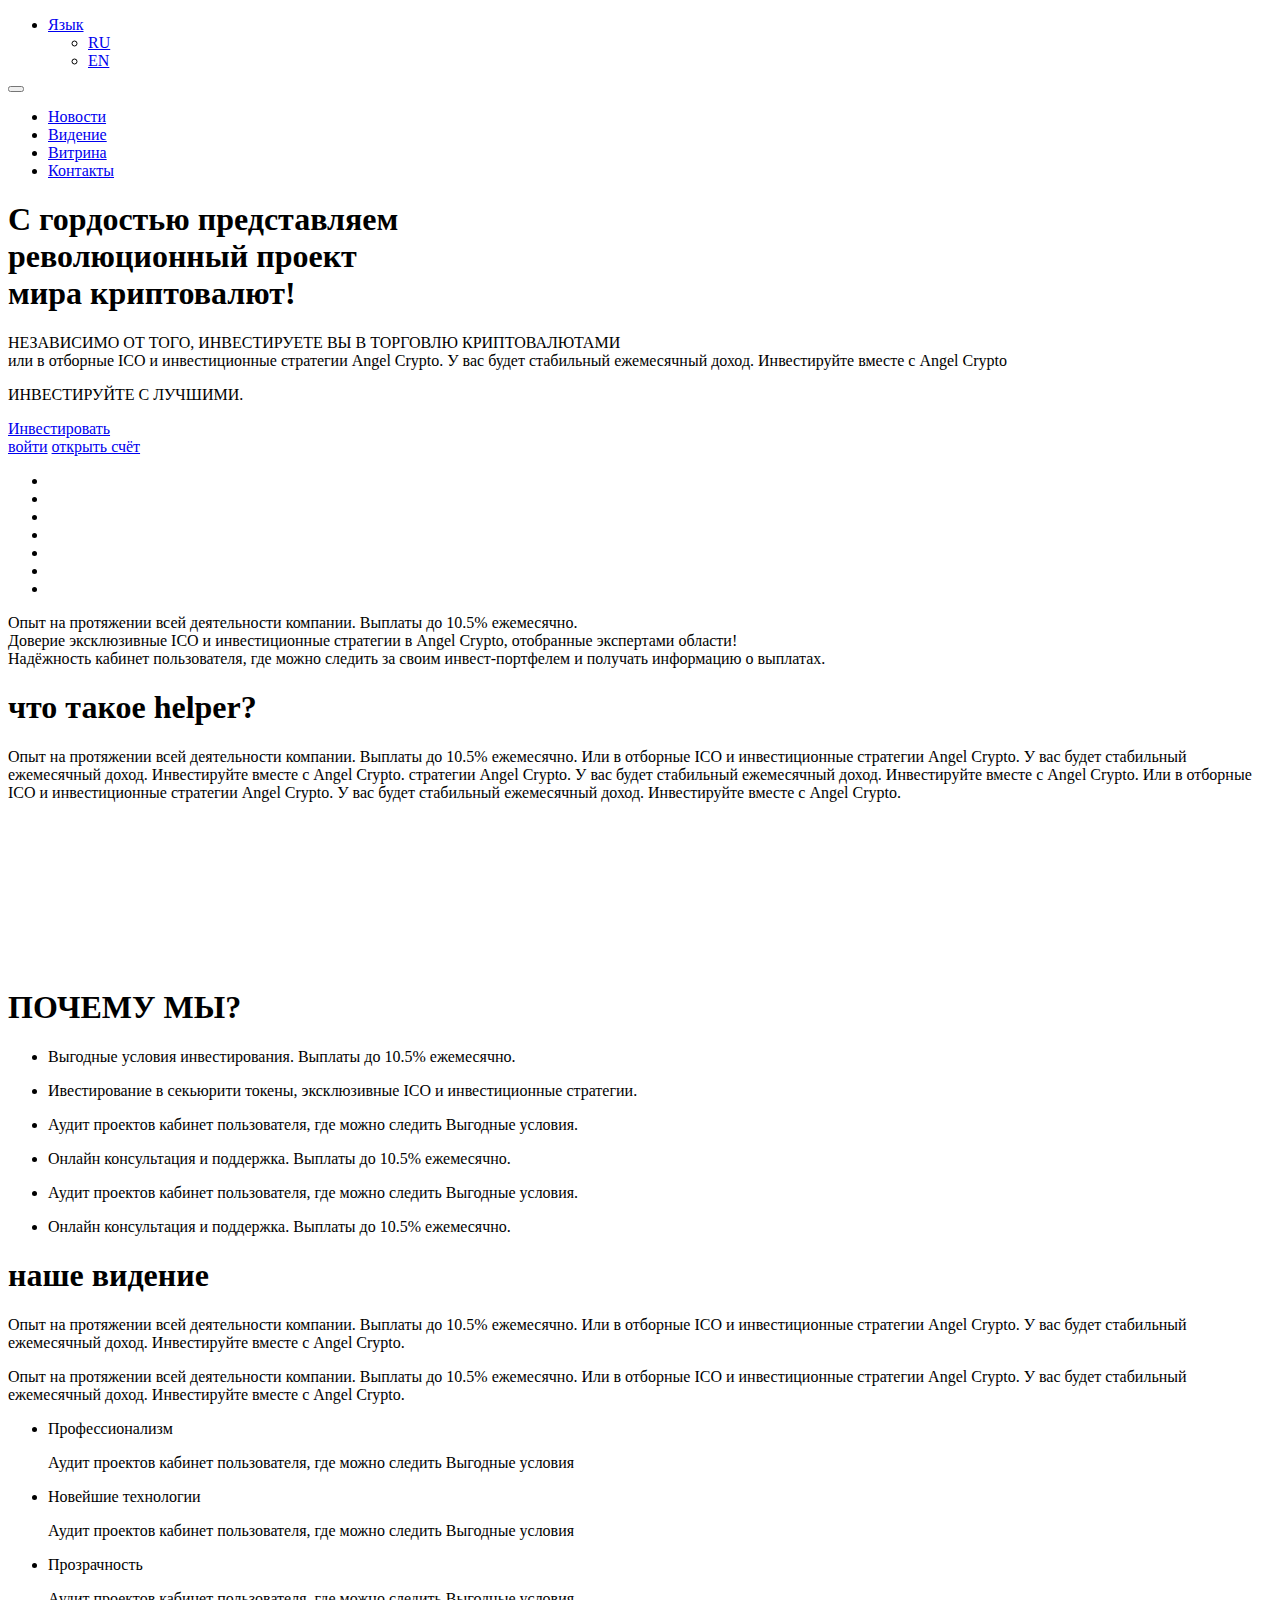
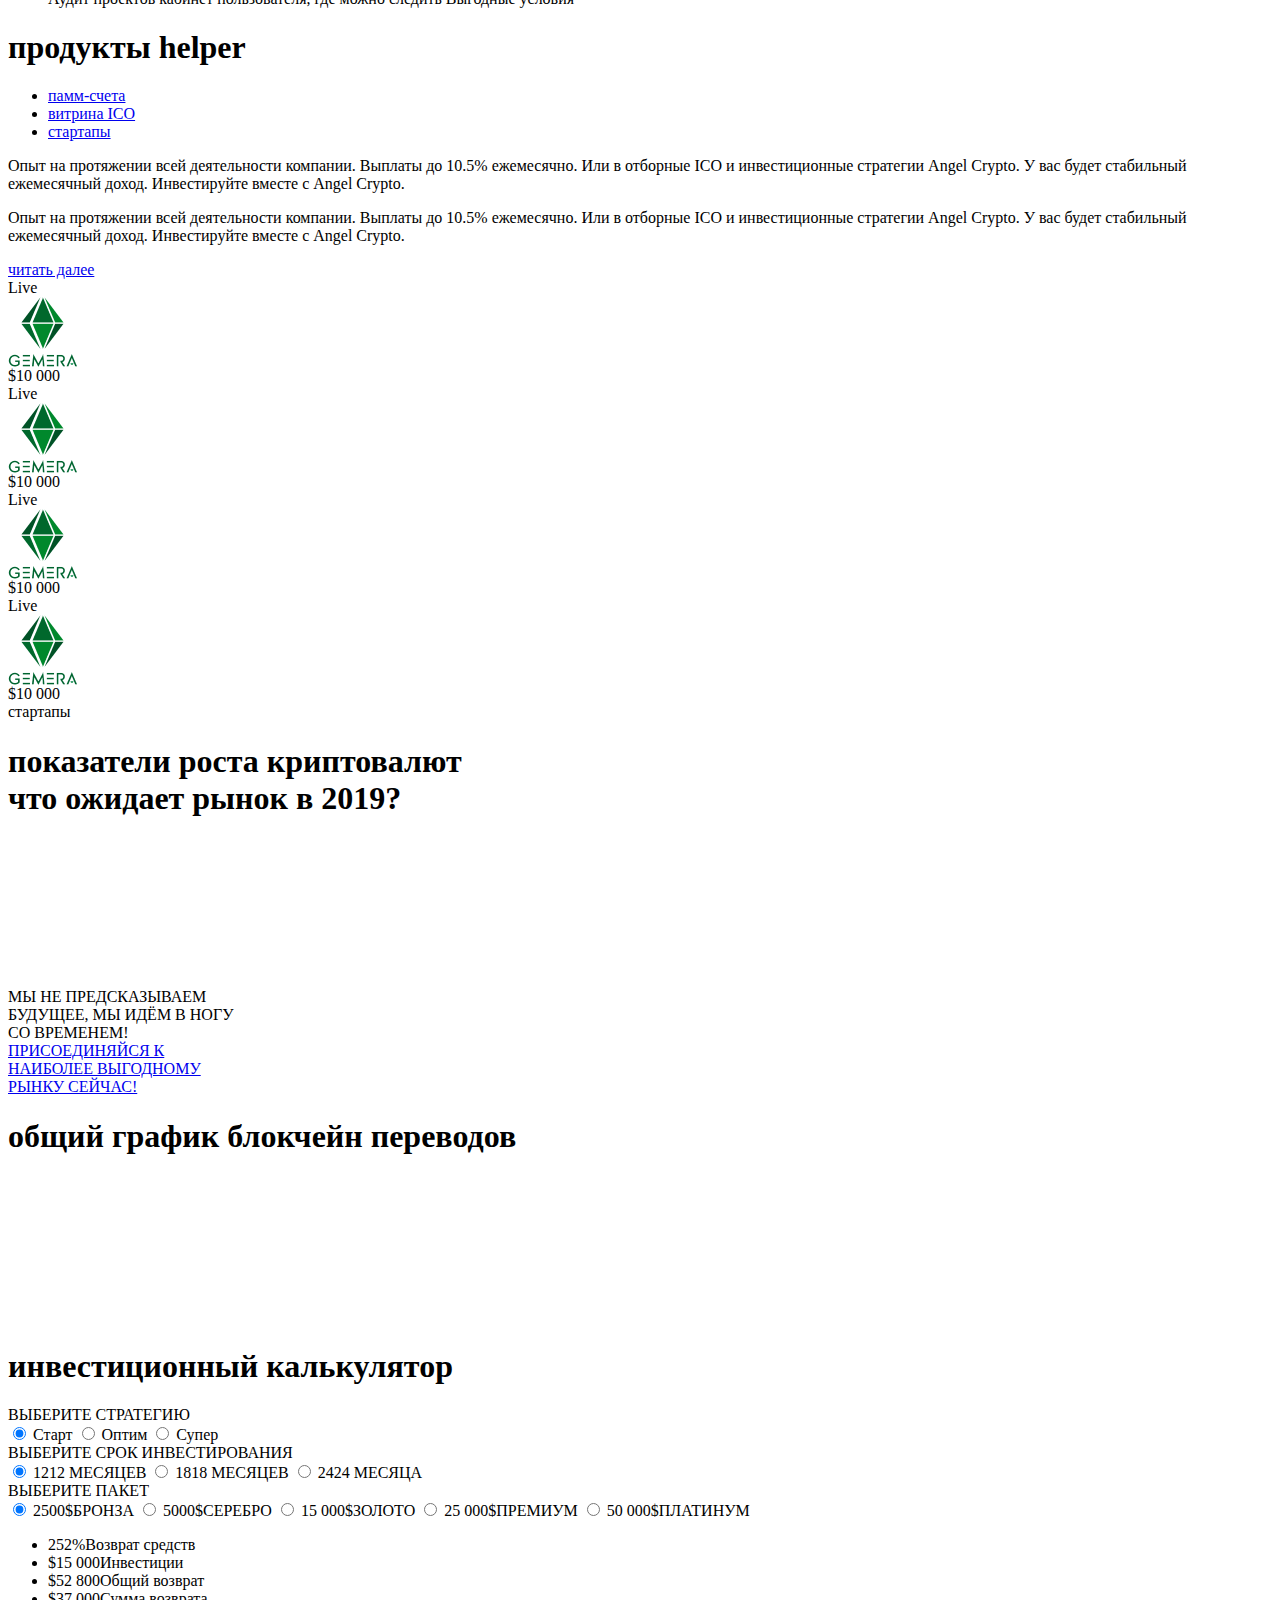
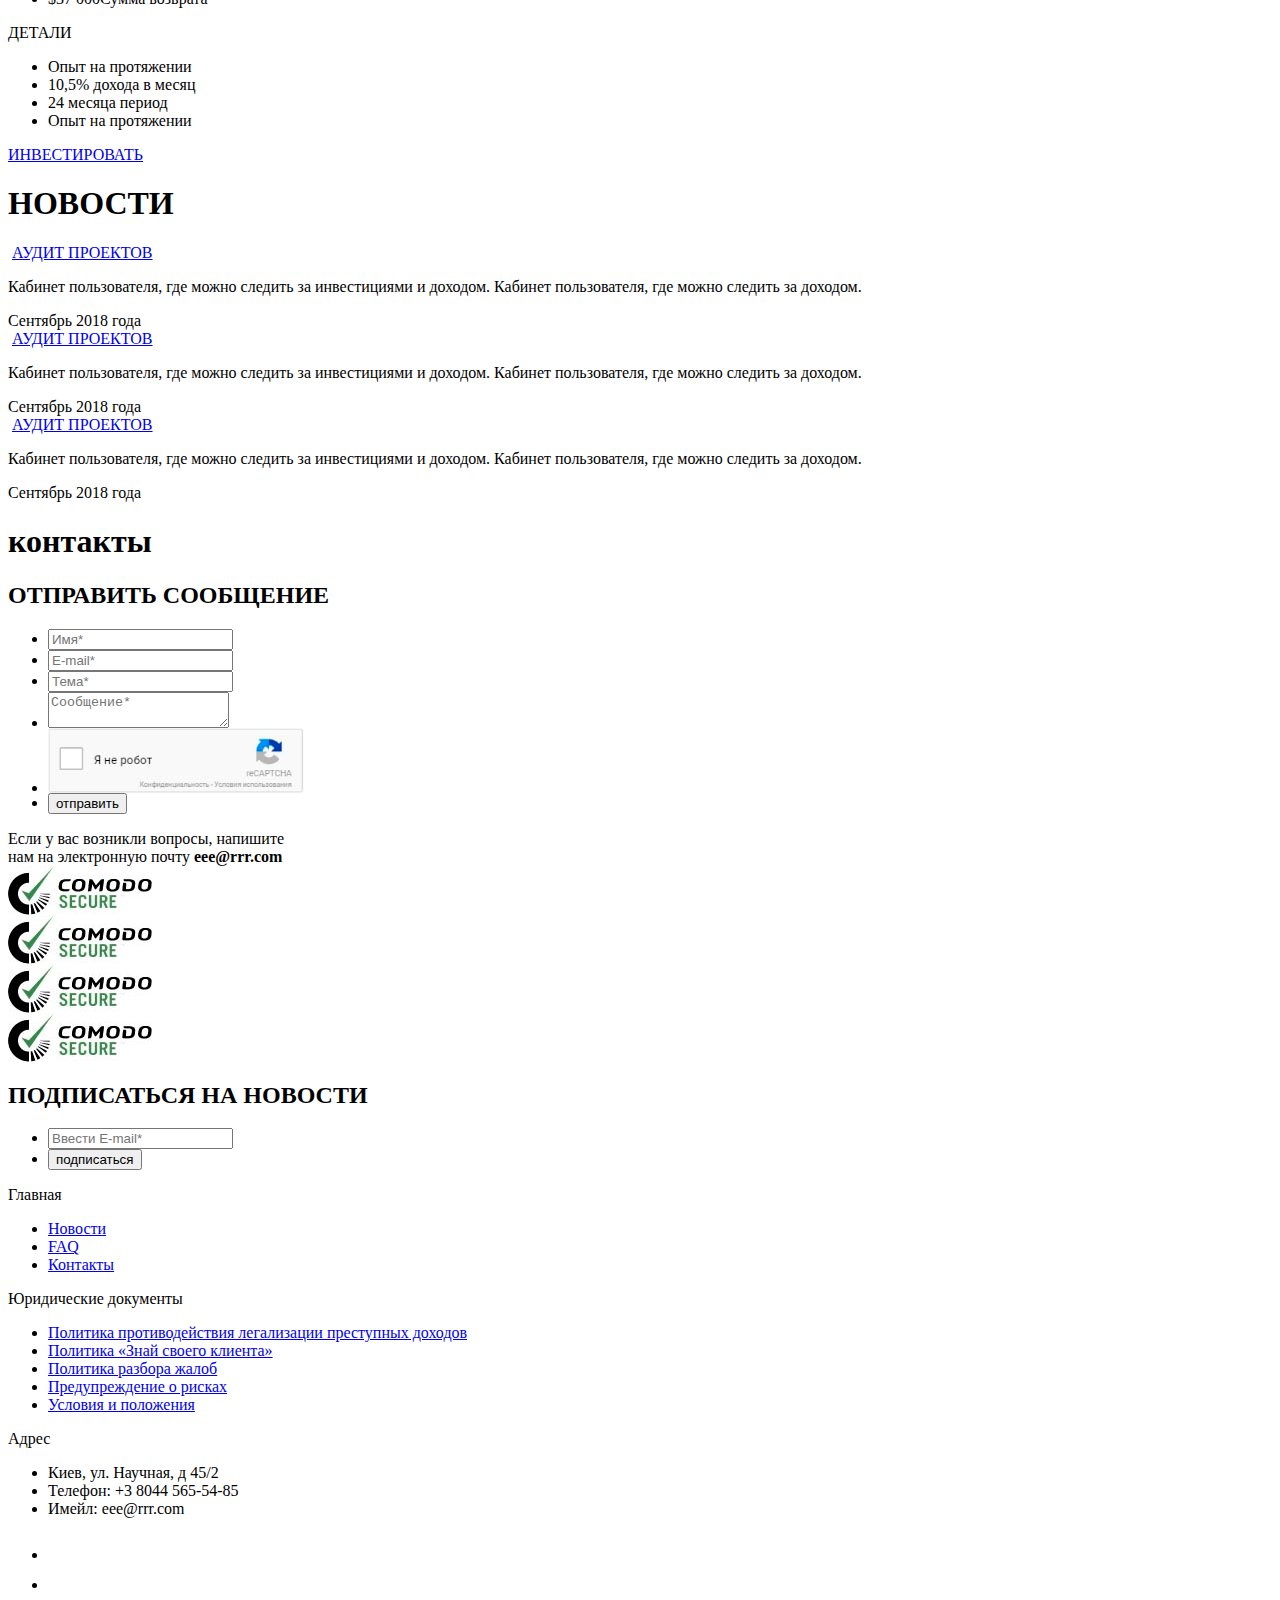
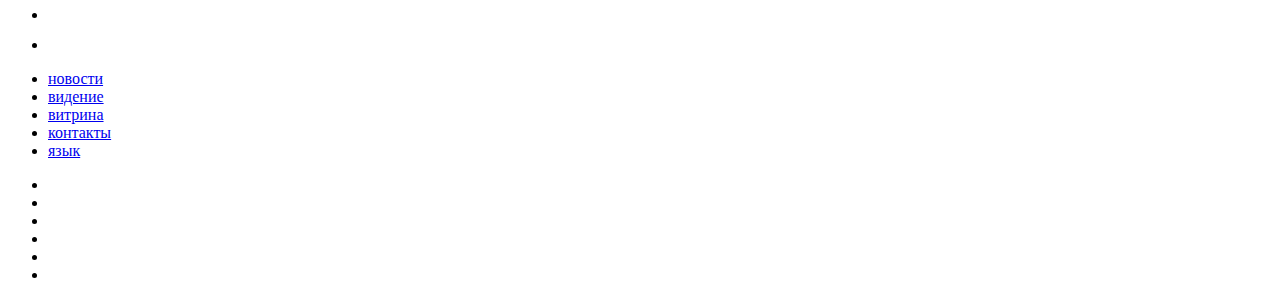
==== helper/index.html @ 039ab282 "Helper" ====
<!DOCTYPE html PUBLIC "-//W3C//DTD XHTML 1.0 Transitional//EN"
        "http://www.w3.org/TR/xhtml1/DTD/xhtml1-transitional.dtd">
<html xmlns="http://www.w3.org/1999/xhtml" lang="en-EN">

<head profile="http://gmpg.org/xfn/11">
    <meta http-equiv="Content-Type" content="text/html; charset=UTF-8" />
    <meta name="viewport" content="initial-scale=1, maximum-scale=1, user-scalable=no">

    <title>Helper</title>

    <!-- TODO: Uncomment to real site
    <link rel="canonical" href="http://helper.vrst" />
    <link rel='shortlink' href="http://helper.vrst" />
    <base href="http://helper.vrst" /> -->

    <link rel="shortcut icon" href="/favicon.ico" type="image/x-icon"/>

    <link rel="stylesheet" href="/css/bootstrap/bootstrap.css" type="text/css"/>
    <link rel="stylesheet" href="/css/bootstrap/bootstrap-theme.css" type="text/css"/>
    <link rel="stylesheet" href="/css/bootstrap/bootstrap-theme_min320.css" type="text/css"/>
    <link rel="stylesheet" href="/css/bootstrap/bootstrap-theme_min768.css" type="text/css"/>
    <link rel="stylesheet" href="/css/bootstrap/bootstrap-theme_min992.css" type="text/css"/>
    <link rel="stylesheet" href="/css/bootstrap/bootstrap-theme_min1200.css" type="text/css"/>
    <link rel="stylesheet" href="/css/style.css" type="text/css"/>
    <link rel="stylesheet" href="/css/animate.css" type="text/css"/>
    <link rel="stylesheet" href="/css/owl.carousel.min.css" type="text/css"/>

    <script type='text/javascript' src='/js/jquery-3.0.0.min.js'></script>
    <script type='text/javascript' src='/js/bootstrap/bootstrap.min.js'></script>
    <script type='text/javascript' src='/js/wow.min.js'></script>
    <script type='text/javascript' src='/js/owl.carousel.min.js'></script>
    <script type='text/javascript' src='/js/common.js'></script>

    <script>
        new WOW().init();
    </script>
</head>

<body>
    <div class="page-content">
        <div class="header">
            <div class="container">
                <a href="#" class="logo"></a>

                <ul class="lang-swich">
                    <li class="dropdown">
                        <a href="#" class="dropdown-toggle" data-toggle="dropdown">Язык</a>
                        <span class="caret"></span>
                        <ul class="dropdown-menu">
                            <li><a href="#">RU</a></li>
                            <li><a href="#">EN</a></li>
                        </ul>
                    </li>

                </ul>

                <nav class="navbar" role="navigation">
                    <div class="navbar-header">
                        <button type="button" class="navbar-toggle collapsed" data-toggle="collapse" data-target="#navbar-collapse-1">
                            <span class="icon-bar"></span>
                            <span class="icon-bar"></span>
                            <span class="icon-bar"></span>
                        </button>
                    </div>

                    <div id="navbar-collapse-1" class="header-menu collapse navbar-collapse">
                        <ul id="menu-main-ua" class="nav navbar-nav">
                            <li class="active"><a href="/">Новости</a></li>
                            <li><a href="/pro-nas">Видение</a></li>
                            <li><a href="/tsili">Витрина</a></li>
                            <li><a href="/news">Контакты</a></li>
                        </ul>
                    </div><!-- .header-menu -->
                </nav>
            </div>
        </div><!-- .header -->

        <div class="block-1 block">
            <div class="container">
                <h1>С гордостью представляем<br>
                    революционный проект<br>
                    мира криптовалют!</h1>
                <div class="description">
                    <p>НЕЗАВИСИМО ОТ ТОГО, ИНВЕСТИРУЕТЕ ВЫ В ТОРГОВЛЮ КРИПТОВАЛЮТАМИ<br>
                        или в отборные ICO и инвестиционные стратегии Angel Crypto. У вас будет стабильный ежемесячный доход. Инвестируйте вместе с Angel Crypto</p>
                    <p>ИНВЕСТИРУЙТЕ С ЛУЧШИМИ.</p>
                </div>

                <a href="#" class="btn btn-big btn-white">Инвестировать</a>

                <div class="combo-btn btn btn-white">
                    <a href="#" class="sign-in">войти</a>
                    <a href="#" class="open-acc">открыть счёт</a>
                </div>

                <ul class="social">
                    <li><a href="#" class="soc-fb"></a></li>
                    <li><a href="#" class="soc-bc"></a></li>
                    <li><a href="#" class="soc-gp"></a></li>
                    <li><a href="#" class="soc-in"></a></li>
                    <li><a href="#" class="soc-tw"></a></li>
                    <li><a href="#" class="soc-22"></a></li>
                    <li><a href="#" class="soc-ln"></a></li>
                </ul>
            </div>
        </div>

        <div class="block-2">
            <div class="container"><div class="row">
                <div class="clearfix block">
                    <div class="col-xs-12 col-sm-4"><div class="advantages wow zoomIn" data-wow-delay="0s">Опыт на протяжении всей деятельности компании. Выплаты до 10.5% ежемесячно.</div></div>
                    <div class="col-xs-12 col-sm-4"><div class="advantages wow zoomIn" data-wow-delay="0s">Доверие эксклюзивные ICO и инвестиционные стратегии в Angel Crypto, отобранные экспертами области!</div></div>
                    <div class="col-xs-12 col-sm-4"><div class="advantages wow zoomIn" data-wow-delay="0s">Надёжность кабинет пользователя, где можно следить за своим инвест-портфелем и получать информацию о выплатах.</div></div>
                </div>

                <h1 class="blue">что такое helper?</h1>

                <div class="col-xs-12 col-md-6 text">
                    <p>Опыт на протяжении всей деятельности компании. Выплаты
                    до 10.5% ежемесячно. Или в отборные ICO и инвестиционные
                    стратегии Angel Crypto. У вас будет стабильный ежемесячный
                    доход. Инвестируйте вместе с Angel Crypto.
                    стратегии Angel Crypto. У вас будет стабильный ежемесячный
                    доход. Инвестируйте вместе с Angel Crypto. Или в отборные
                    ICO и инвестиционные стратегии Angel Crypto. У вас будет
                    стабильный ежемесячный доход. Инвестируйте вместе с
                    Angel Crypto.</p>
                </div>

                <div class="col-xs-12 col-md-6">
                    <div class="video">
                        <iframe width="100%" height="auto" src="https://www.youtube.com/embed/uvP7Ca163F8" frameborder="0" allow="accelerometer; autoplay; encrypted-media; gyroscope; picture-in-picture" allowfullscreen></iframe>
                    </div>
                </div>
            </div></div>
        </div>

        <div class="block-3 block">
            <div class="fly-dash-wrap"><div class="fly-dash"></div></div>
            <h1 class="blue">ПОЧЕМУ МЫ?</h1>

            <div class="container"><div class="row">
                <ul>
                    <li class="col-xs-12 col-sm-6 wow slideInUp" data-wow-delay="0s"><div class="shadow-block"><p>Выгодные условия инвестирования. Выплаты до 10.5% ежемесячно.</p></div></li>
                    <li class="col-xs-12 col-sm-6 wow slideInUp" data-wow-delay="0s"><div class="shadow-block"><p>Ивестирование в секьюрити токены, эксклюзивные ICO  и инвестиционные стратегии.</p></div></li>
                    <li class="col-xs-12 col-sm-6 wow slideInUp" data-wow-delay="0s"><div class="shadow-block"><p>Аудит проектов кабинет пользователя, где можно следить Выгодные условия.</p></div></li>
                    <li class="col-xs-12 col-sm-6 wow slideInUp" data-wow-delay="0s"><div class="shadow-block"><p>Онлайн консультация и поддержка. Выплаты до 10.5% ежемесячно.</p></div></li>
                    <li class="col-xs-12 col-sm-6 wow slideInUp" data-wow-delay="0s"><div class="shadow-block"><p>Аудит проектов кабинет пользователя, где можно следить Выгодные условия.</p></div></li>
                    <li class="col-xs-12 col-sm-6 wow slideInUp" data-wow-delay="0s"><div class="shadow-block"><p>Онлайн консультация и поддержка. Выплаты до 10.5% ежемесячно.</p></div></li>
                </ul>
            </div></div>
        </div>

        <div class="block-4 block">
            <div class="fly-dash-wrap"><div class="fly-dash"></div></div>
            <h1 class="blue">наше видение</h1>

            <div class="container"><div class="row">
                <div class="col-xs-12">
                    <p>Опыт на протяжении всей деятельности компании. Выплаты до 10.5% ежемесячно. Или в отборные ICO и инвестиционные стратегии Angel Crypto. У вас будет стабильный ежемесячный доход. Инвестируйте вместе с Angel Crypto.</p>
                    <p>Опыт на протяжении всей деятельности компании. Выплаты до 10.5% ежемесячно. Или в отборные ICO и инвестиционные стратегии Angel Crypto. У вас будет стабильный ежемесячный доход. Инвестируйте вместе с Angel Crypto.</p>
                </div>

                <ul>
                    <li class="col-xs-12 col-sm-4 wow zoomIn" data-wow-delay="0s">
                        <div class="title">Профессионализм</div>
                        <p>Аудит проектов кабинет пользователя, где можно следить Выгодные условия</p>
                    </li>
                    <li class="col-xs-12 col-sm-4 wow zoomIn" data-wow-delay="0s">
                        <div class="title">Новейшие технологии</div>
                        <p>Аудит проектов кабинет пользователя, где можно следить Выгодные условия</p>
                    </li>
                    <li class="col-xs-12 col-sm-4 wow zoomIn" data-wow-delay="0s">
                        <div class="title">Прозрачность</div>
                        <p>Аудит проектов кабинет пользователя, где можно следить Выгодные условия</p>
                    </li>
                </ul>
            </div></div>
        </div>

        <div class="block-5 block">
            <h1 class="white">продукты helper</h1>

            <div class="container"><div class="row">
                <!-- Навигация -->
                <ul class="nav nav-tabs" role="tablist">
                    <li class="active"><a href="#pamm" aria-controls="pamm" role="tab" data-toggle="tab">памм-счета</a></li>
                    <li><a href="#ico" aria-controls="ico" role="tab" data-toggle="tab">витрина ICO</a></li>
                    <li><a href="#startup" aria-controls="startup" role="tab" data-toggle="tab">стартапы</a></li>
                </ul>
                <!-- Содержимое вкладок -->
                <div class="tab-content">
                    <div role="tabpanel" class="tab-pane active" id="pamm">
                        <div class="col-xs-12 col-sm-8">
                            <p>Опыт на протяжении всей деятельности компании.
                                Выплаты до 10.5% ежемесячно. Или в отборные
                                ICO и инвестиционные стратегии Angel Crypto.
                                У вас будет стабильный ежемесячный доход.
                                Инвестируйте вместе с Angel Crypto.</p>
                            <p>Опыт на протяжении всей деятельности компании.
                                Выплаты до 10.5% ежемесячно. Или в отборные
                                ICO и инвестиционные стратегии Angel Crypto.
                                У вас будет стабильный ежемесячный доход.
                                Инвестируйте вместе с Angel Crypto.</p>

                        </div>
                        <div class="col-xs-12 col-sm-4 text-center"><img src="/images/upload/pamm.jpg" alt=""/></div>
                        <div class="clearfix"></div>
                        <div class="col-xs-12"><a href="#" class="btn btn-red">читать далее</a></div>
                    </div>
                    <div role="tabpanel" class="tab-pane" id="ico">
                        <div id="slider_ico" class="owl-carousel owl-theme">
                            <div class="item ico-block shadow-block-light">
                                <div class="live-marker">Live</div>
                                <img src="images/upload/ico-logo.png" alt="" class="ico-logo" />
                                <div class="loader-label">$10 000</div>
                                <div class="loader"><div class="level" style="width: 15%;"></div></div>
                                <a href="#" class="ico-link" target="_blank"></a>
                            </div>
                            <div class="item ico-block shadow-block-light">
                                <div class="live-marker">Live</div>
                                <img src="images/upload/ico-logo.png" alt="" class="ico-logo" />
                                <div class="loader-label">$10 000</div>
                                <div class="loader"><div class="level" style="width: 15%;"></div></div>
                                <a href="#" class="ico-link" target="_blank"></a>
                            </div>
                            <div class="item ico-block shadow-block-light">
                                <div class="live-marker">Live</div>
                                <img src="images/upload/ico-logo.png" alt="" class="ico-logo" />
                                <div class="loader-label">$10 000</div>
                                <div class="loader"><div class="level" style="width: 15%;"></div></div>
                                <a href="#" class="ico-link" target="_blank"></a>
                            </div>
                            <div class="item ico-block shadow-block-light">
                                <div class="live-marker">Live</div>
                                <img src="images/upload/ico-logo.png" alt="" class="ico-logo" />
                                <div class="loader-label">$10 000</div>
                                <div class="loader"><div class="level" style="width: 15%;"></div></div>
                                <a href="#" class="ico-link" target="_blank"></a>
                            </div>
                        </div>
                    </div>
                    <div role="tabpanel" class="tab-pane" id="startup">
                        <div class="col-xs-12 col-sm-8">
                            стартапы
                        </div>
                    </div>
                </div>
            </div></div>
        </div>

        <!-- //TODO: Graphics Block-6 -->
        <div class="block-6 block">
            <h1 class="blue">показатели роста криптовалют<br>
                что ожидает рынок в 2019?</h1>
            <div class="container"><div class="row">
                <div class="col-xs-12 col-lg-7">
                    <div class="graph1">
                        <iframe data-src="graphs/graph1/index.html" width="100%" height="100%" frameborder="0"></iframe>
                    </div>
                </div>
                <div class="col-xs-12 col-lg-5">
                    <div class="motivation">
                        МЫ НЕ ПРЕДСКАЗЫВАЕМ<br>БУДУЩЕЕ, МЫ ИДЁМ В НОГУ<br>СО ВРЕМЕНЕМ!
                        <div class="fly-dash"></div>
                    </div>
                    <a href="#" class="btn btn-blue">ПРИСОЕДИНЯЙСЯ К<br>НАИБОЛЕЕ ВЫГОДНОМУ<br>РЫНКУ СЕЙЧАС!</a>
                </div>
            </div></div>

            <h1 class="blue">общий график блокчейн переводов</h1>
            <div class="container">
                <div class="graph2">
                    <iframe data-src="graphs/graph2/index.html" width="100%" height="100%" frameborder="0"></iframe>
                </div>
            </div>
        </div>

        <!-- //TODO: Calculator Block-7 -->
        <div class="block-7 block">
            <div class="fly-dash-wrap"><div class="fly-dash"></div></div>
            <h1 class="blue">инвестиционный калькулятор</h1>

            <div class="container"><div class="row">
                <div class="calculator">
                    <div class="col-xs-12 col-sm-6 wow flipInX" data-wow-delay="0s"><div class="shadow-block strategy block">
                        <div class="title">ВЫБЕРИТЕ СТРАТЕГИЮ</div>

                        <div class="rb-group">
                            <input type="radio" id="start" name="strategy[]" value="start" checked />
                            <label class="col-xs-4" for="start">Старт</label>
                            <input type="radio" id="optim" name="strategy[]" value="optim" />
                            <label class="col-xs-4" for="optim">Оптим</label>
                            <input type="radio" id="super" name="strategy[]" value="super" />
                            <label class="col-xs-4" for="super">Супер</label>
                        </div>
                    </div></div>
                    <div class="col-xs-12 col-sm-6 wow flipInX" data-wow-delay="0s"><div class="shadow-block term block">
                        <div class="title">ВЫБЕРИТЕ СРОК ИНВЕСТИРОВАНИЯ</div>

                        <div class="rb-group">
                            <input type="radio" id="12mnth" name="term[]" value="12mnth" checked />
                            <label class="col-xs-4" for="12mnth"><span>12</span>12 МЕСЯЦЕВ</label>
                            <input type="radio" id="18mnth" name="term[]" value="18mnth" />
                            <label class="col-xs-4" for="18mnth"><span>18</span>18 МЕСЯЦЕВ</label>
                            <input type="radio" id="24mnth" name="term[]" value="24mnth" />
                            <label class="col-xs-4" for="24mnth"><span>24</span>24 МЕСЯЦА</label>
                        </div>
                    </div></div>
                    <div class="col-xs-12 wow flipInX" data-wow-delay="0s"><div class="shadow-block package block">
                        <div class="title">ВЫБЕРИТЕ ПАКЕТ</div>

                        <div class="rb-group">
                            <input type="radio" id="bronze" name="package[]" value="2500" checked />
                            <label for="bronze"><span>2500$</span>БРОНЗА</label>
                            <input type="radio" id="silver" name="package[]" value="5000" />
                            <label for="silver"><span>5000$</span>СЕРЕБРО</label>
                            <input type="radio" id="gold" name="package[]" value="15000" />
                            <label for="gold"><span>15 000$</span>ЗОЛОТО</label>
                            <input type="radio" id="premium" name="package[]" value="25000" />
                            <label for="premium"><span>25 000$</span>ПРЕМИУМ</label>
                            <input type="radio" id="platinum" name="package[]" value="50000" />
                            <label for="platinum"><span>50 000$</span>ПЛАТИНУМ</label>
                        </div>
                    </div></div>
                    <div class="col-xs-12"><div class="row">
                        <div class="col-xs-12 col-sm-6 col-lg-4">
                            <ul class="calc-result">
                                <li class="percent"><span>252%</span>Возврат средств</li>
                                <li class="investment"><span>$15 000</span>Инвестиции</li>
                                <li class="return-total"><span>$52 800</span>Общий возврат</li>
                                <li class="return-summ"><span>$37 000</span>Сумма возврата</li>
                            </ul>
                        </div>
                        <div class="col-xs-12 col-sm-6 col-lg-4">
                            <div class="details-wrap">
                                <div class="title-result">ДЕТАЛИ</div>
                                <ul class="details">
                                    <li>Опыт на протяжении</li>
                                    <li>10,5% дохода в месяц</li>
                                    <li>24 месяца период</li>
                                    <li>Опыт на протяжении</li>
                                </ul>
                            </div>
                        </div>
                        <div class="col-xs-12 col-lg-4 text-center"><a href="#" class="btn btn-blue">ИНВЕСТИРОВАТЬ</a></div>
                    </div></div>
                </div>
            </div></div>
        </div>

        <div class="block-8 block">
            <div class="fly-dash-wrap"><div class="fly-dash"></div></div>
            <h1 class="blue">НОВОСТИ</h1>

            <div class="container"><div class="row">
                <div class="col-xs-12 col-sm-4 wow slideInUp" data-wow-delay="0s">
                    <div class="one-news">
                        <a href="#"><img src="/images/upload/news-1.jpg" alt=""/></a>
                        <a href="#" class="title">АУДИТ ПРОЕКТОВ</a>
                        <p>Кабинет пользователя, где можно следить за инвестициями и доходом. Кабинет пользователя, где можно следить за доходом.</p>
                        <div class="date">Сентябрь 2018 года</div>
                    </div>
                </div>
                <div class="col-xs-12 col-sm-4 wow slideInUp" data-wow-delay="0s">
                    <div class="one-news">
                        <a href="#"><img src="/images/upload/news-2.jpg" alt=""/></a>
                        <a href="#" class="title">АУДИТ ПРОЕКТОВ</a>
                        <p>Кабинет пользователя, где можно следить за инвестициями и доходом. Кабинет пользователя, где можно следить за доходом.</p>
                        <div class="date">Сентябрь 2018 года</div>
                    </div>
                </div>
                <div class="col-xs-12 col-sm-4 wow slideInUp" data-wow-delay="0s">
                    <div class="one-news">
                        <a href="#"><img src="/images/upload/news-3.jpg" alt=""/></a>
                        <a href="#" class="title">АУДИТ ПРОЕКТОВ</a>
                        <p>Кабинет пользователя, где можно следить за инвестициями и доходом. Кабинет пользователя, где можно следить за доходом.</p>
                        <div class="date">Сентябрь 2018 года</div>
                    </div>
                </div>
            </div></div>
        </div>

        <div class="block-9 block">
            <div class="fly-dash-wrap"><div class="fly-dash"></div></div>
            <h1 class="blue">контакты</h1>

            <div class="container"><div class="row">
                <div class="col-xs-12 col-md-6">
                    <form action="#" method="post" class="contact-form message">
                        <h2>ОТПРАВИТЬ СООБЩЕНИЕ</h2>

                        <ul>
                            <li>
                                <input type="text" name="name" value="" placeholder="Имя*" />
                                <div class="error-msg name-error shadow-block"></div>
                            </li>
                            <li>
                                <input type="text" name="email" value="" placeholder="E-mail*" />
                                <div class="error-msg email-error shadow-block"></div>
                            </li>
                            <li>
                                <input type="text" name="subject" value="" placeholder="Тема*" />
                                <div class="error-msg subject-error shadow-block"></div>
                            </li>
                            <li>
                                <textarea name="message" placeholder="Сообщение*"></textarea>
                                <div class="error-msg message-error shadow-block"></div>
                            </li>
                            <li>
                                <div class="recaptcha"><img src="images/upload/recaptcha.jpg" alt=""/></div>
                            </li>
                            <li>
                                <input type="submit" name="submit" value="отправить" class="btn btn-blue"/>
                            </li>
                        </ul>
                    </form>
                </div>
                <div class="col-xs-12 col-md-6">
                    <div class="contact-message">Если у вас возникли вопросы, напишите<br>
                        нам на электронную почту <strong>eee&#64;rrr.com</strong></div>
                    <div class="secure-logo">
                        <div class="col-xs-6"><img src="images/upload/secure-logo.jpg" alt=""/></div>
                        <div class="col-xs-6"><img src="images/upload/secure-logo.jpg" alt=""/></div>
                        <div class="col-xs-6"><img src="images/upload/secure-logo.jpg" alt=""/></div>
                        <div class="col-xs-6"><img src="images/upload/secure-logo.jpg" alt=""/></div>
                    </div>
                    <div class="eighteen-plus"></div>
                    <form action="#" method="post" class="contact-form subscribe">
                        <h2>ПОДПИСАТЬСЯ НА НОВОСТИ</h2>

                        <ul>
                            <li>
                                <input type="text" name="subscribe" value="" placeholder="Ввести E-mail*"/>
                                <div class="error-msg subscribe-error shadow-block"></div>
                            </li>
                            <li>
                                <input type="submit" name="submit" value="подписаться" class="btn btn-blue"/>
                            </li>
                        </ul>
                    </form>
                </div>
            </div></div>
        </div>
    </div>

    <div class="footer">
        <div class="top-line">
            <div class="container"><div class="row">
                <div class="col-xs-12 col-md-8 col-lg-7">
                    <div class="row">
                        <div class="col-xs-12 col-sm-4">
                            <div class="title">Главная</div>
                            <ul class="menu-list">
                                <li><a href="#">Новости</a></li>
                                <li><a href="#">FAQ</a></li>
                                <li><a href="#">Контакты</a></li>
                            </ul>
                        </div>
                        <div class="col-xs-12 col-sm-8">
                            <div class="title">Юридические документы</div>
                            <ul class="menu-list">
                                <li><a href="#">Политика противодействия легализации преступных доходов</a></li>
                                <li><a href="#">Политика «Знай своего клиента»</a></li>
                                <li><a href="#">Политика разбора жалоб</a></li>
                                <li><a href="#">Предупреждение о рисках</a></li>
                                <li><a href="#">Условия и положения</a></li>
                            </ul>
                        </div>
                    </div>
                </div>
                <div class="col-xs-12 col-md-4 col-lg-5">
                    <div class="row">
                        <div class="col-xs-12 col-sm-6 col-md-12">
                            <div class="title">Адрес</div>
                            <ul>
                                <li>Киев, ул. Научная, д 45/2</li>
                                <li>Телефон: +3 8044 565-54-85</li>
                                <li>Имейл: eee@rrr.com</li>
                            </ul>
                        </div>
                        <div class="col-xs-12 col-sm-6 col-md-12">
                            <ul class="logo-list">
                                <li><a href="#"><img src="images/upload/footer-logoist.png" alt=""/></a></li>
                                <li><a href="#"><img src="images/upload/footer-logoist.png" alt=""/></a></li>
                                <li><a href="#"><img src="images/upload/footer-logoist.png" alt=""/></a></li>
                                <li><a href="#"><img src="images/upload/footer-logoist.png" alt=""/></a></li>
                            </ul>
                        </div>
                    </div></div>
            </div></div>
        </div>
        <div class="bottom-line">
            <div class="container"><div class="row">
                <div class="col-xs-12 col-md-8 col-md-push-4">
                    <ul class="menu">
                        <li class="active"><a href="#">новости</a></li>
                        <li><a href="#">видение</a></li>
                        <li><a href="#">витрина</a></li>
                        <li><a href="#">контакты</a></li>
                        <li><a href="#">язык</a></li>
                    </ul>
                </div>

                <div class="col-xs-12 col-md-4 col-md-pull-8">
                    <ul class="social">
                        <li><a href="#" class="soc-fb"></a></li>
                        <li><a href="#" class="soc-bc"></a></li>
                        <li><a href="#" class="soc-gp"></a></li>
                        <li><a href="#" class="soc-in"></a></li>
                        <li><a href="#" class="soc-tw"></a></li>
                        <li><a href="#" class="soc-ln"></a></li>
                    </ul>
                </div>
            </div></div>
        </div>
    </div>
</body>
</html>
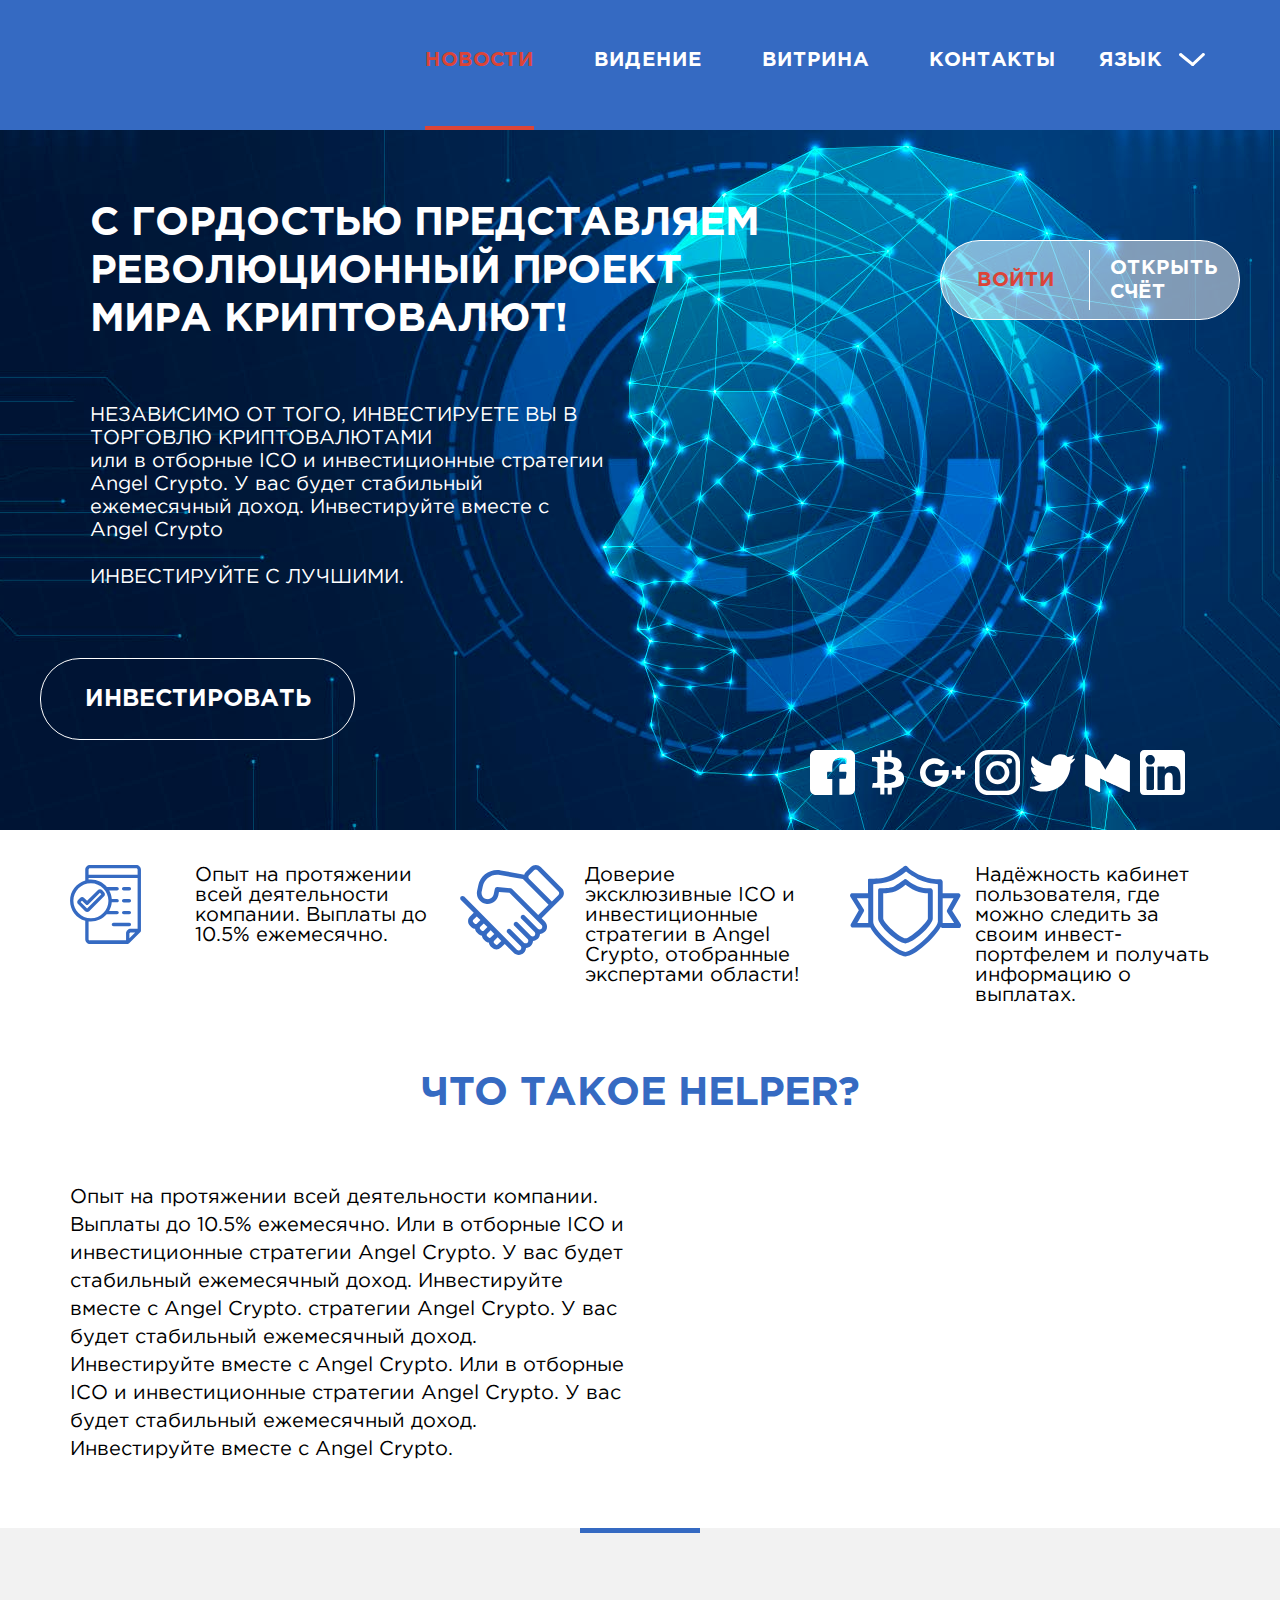
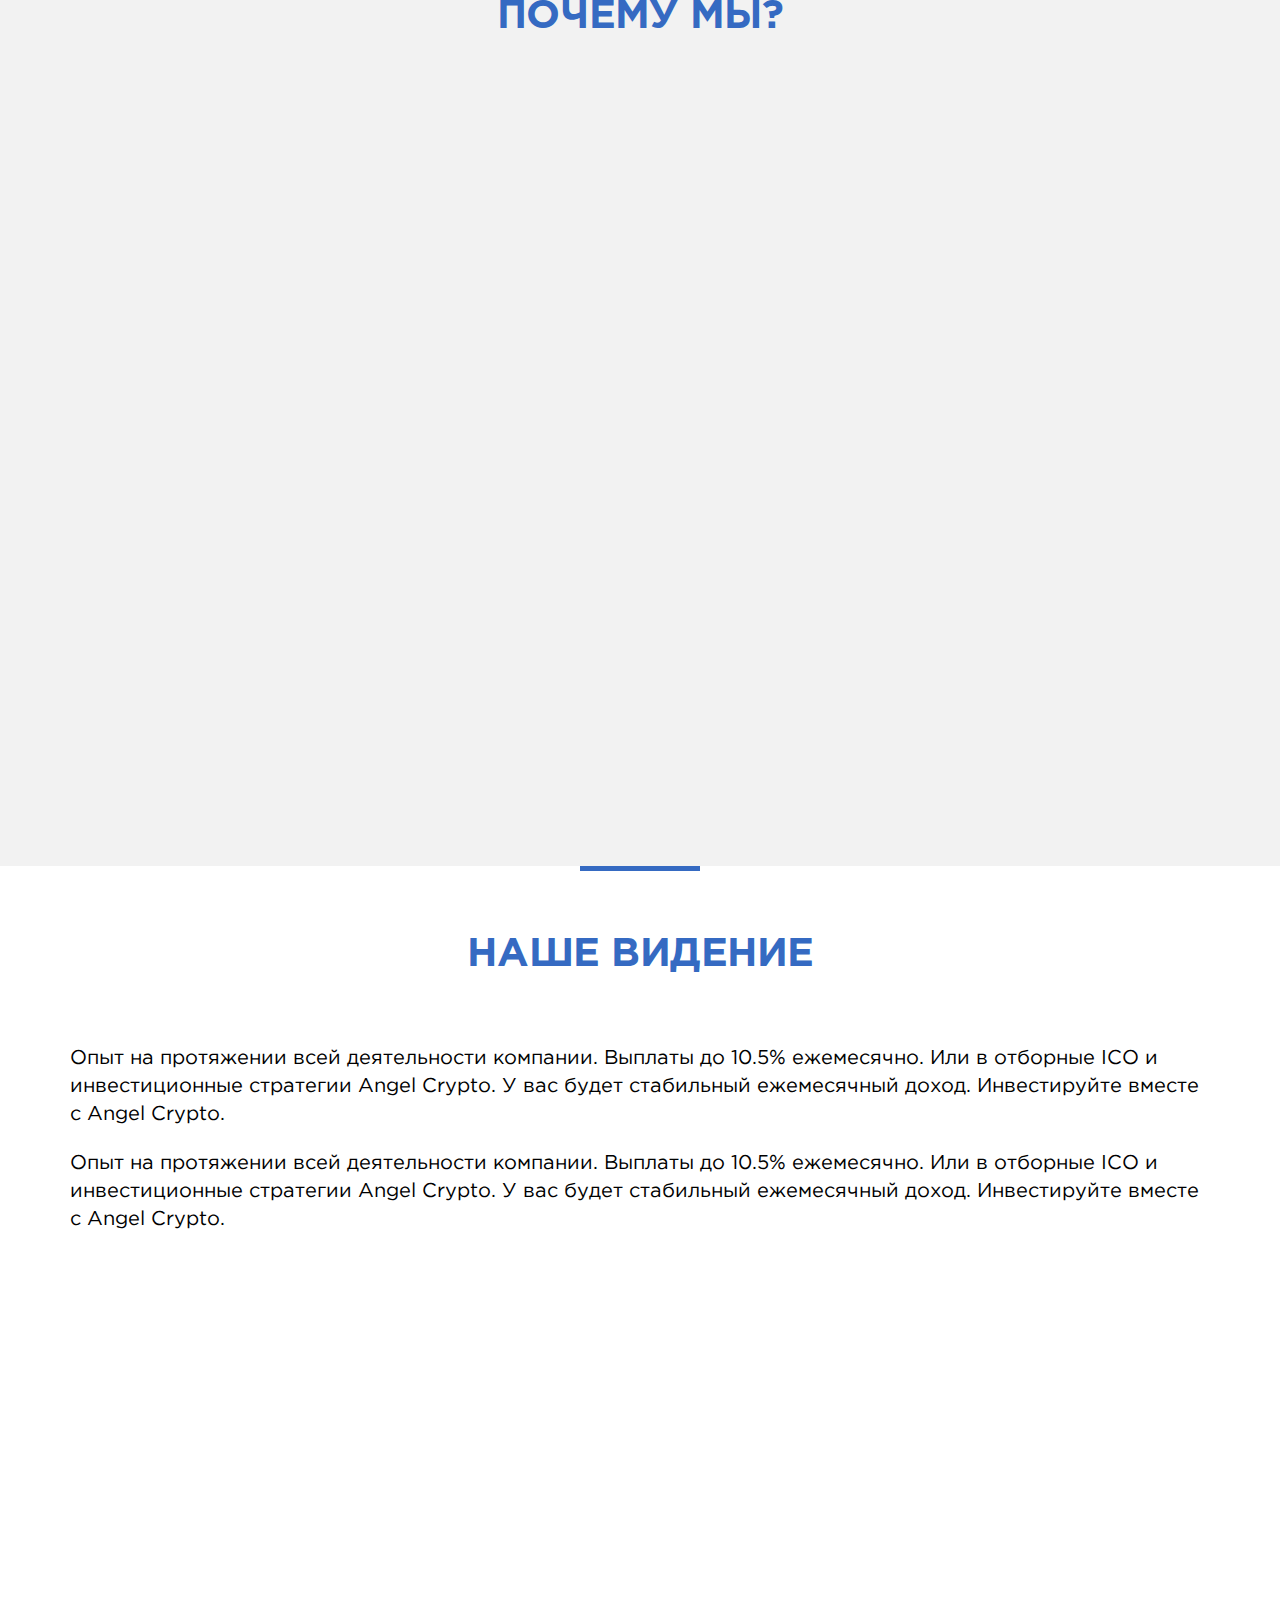
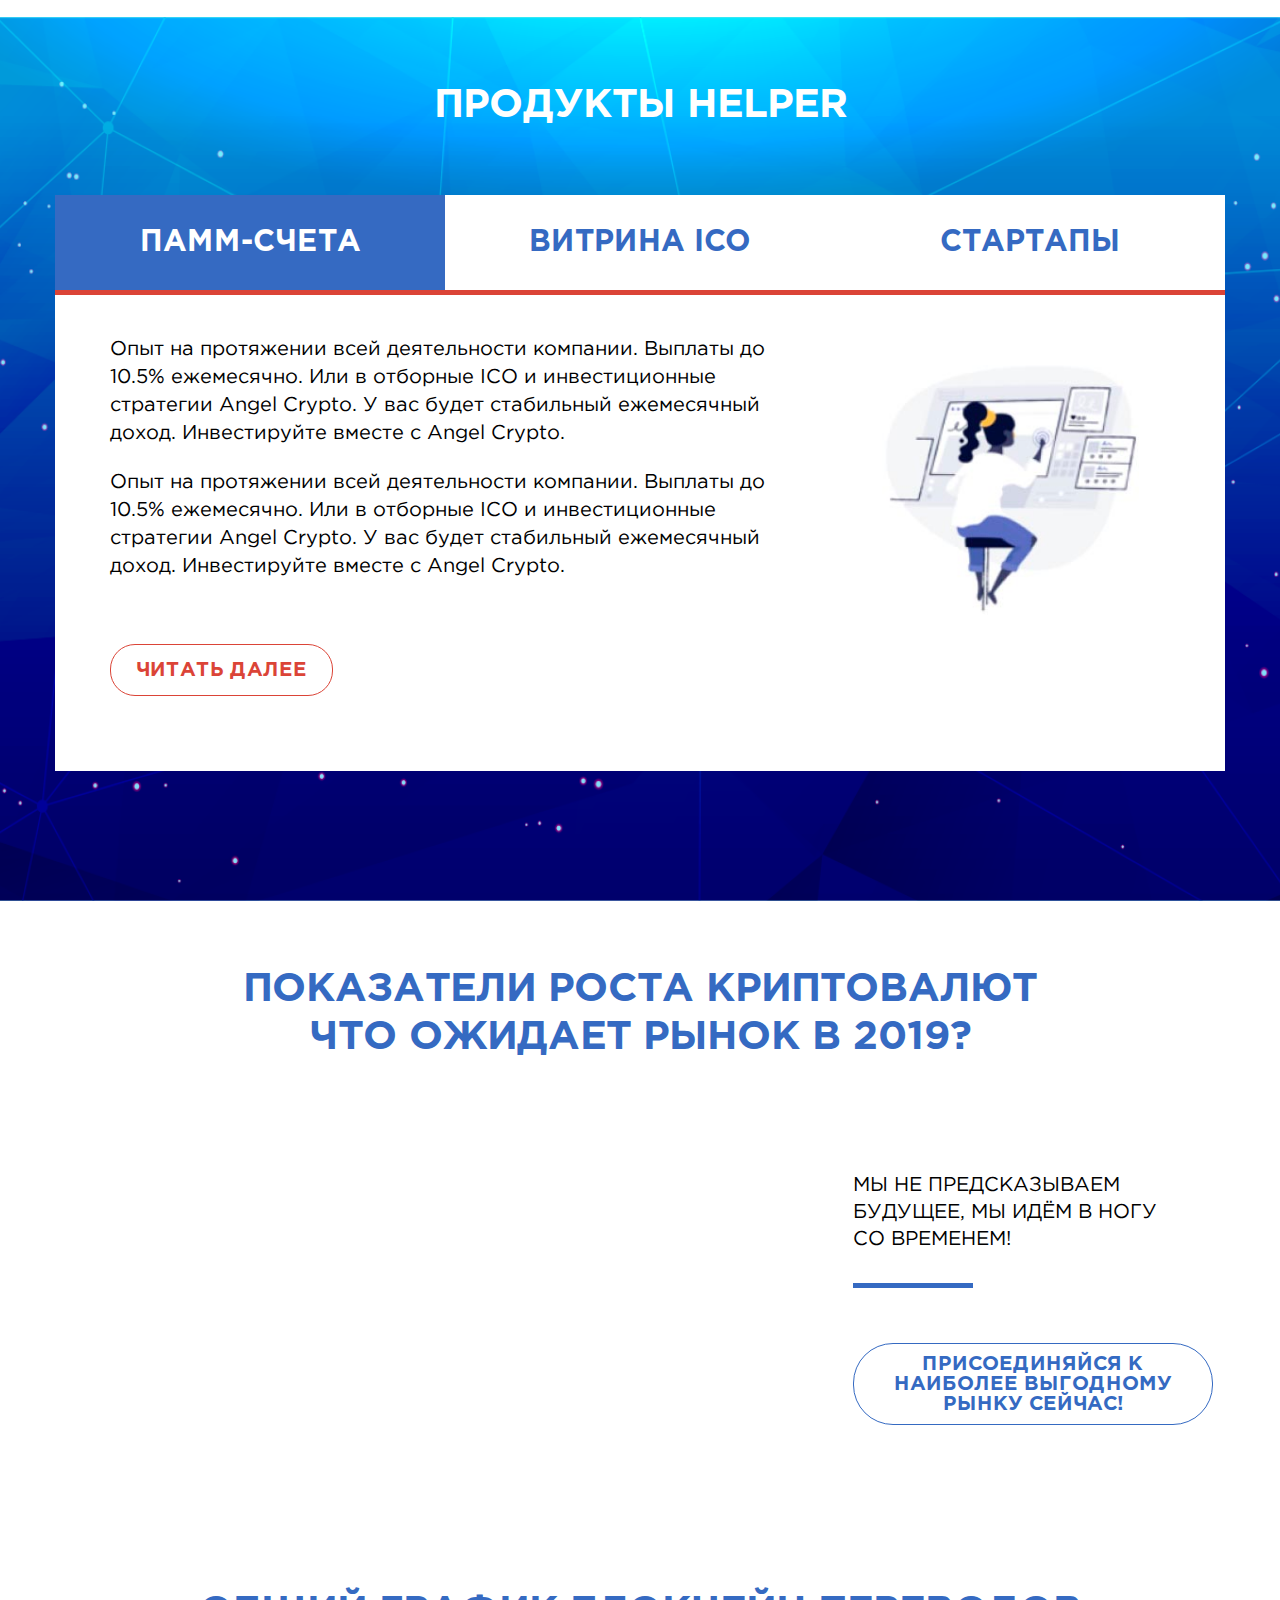
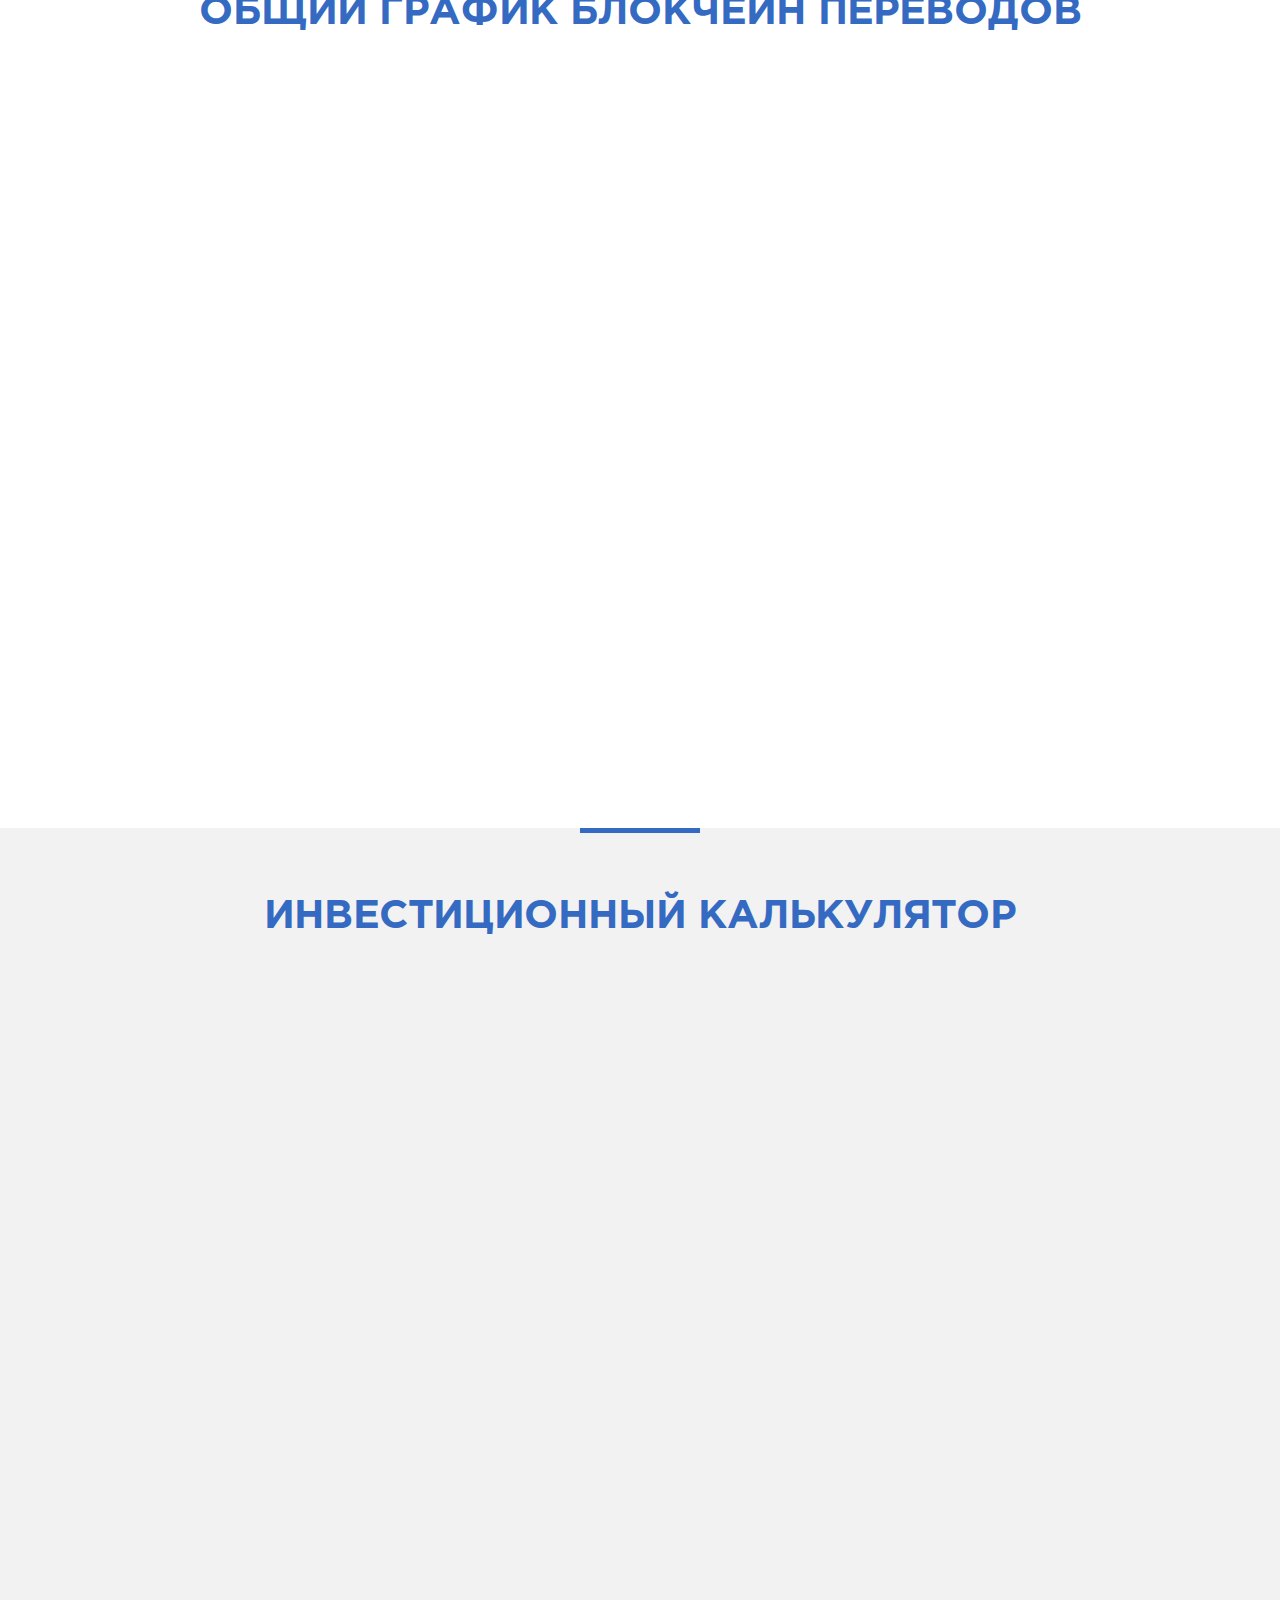
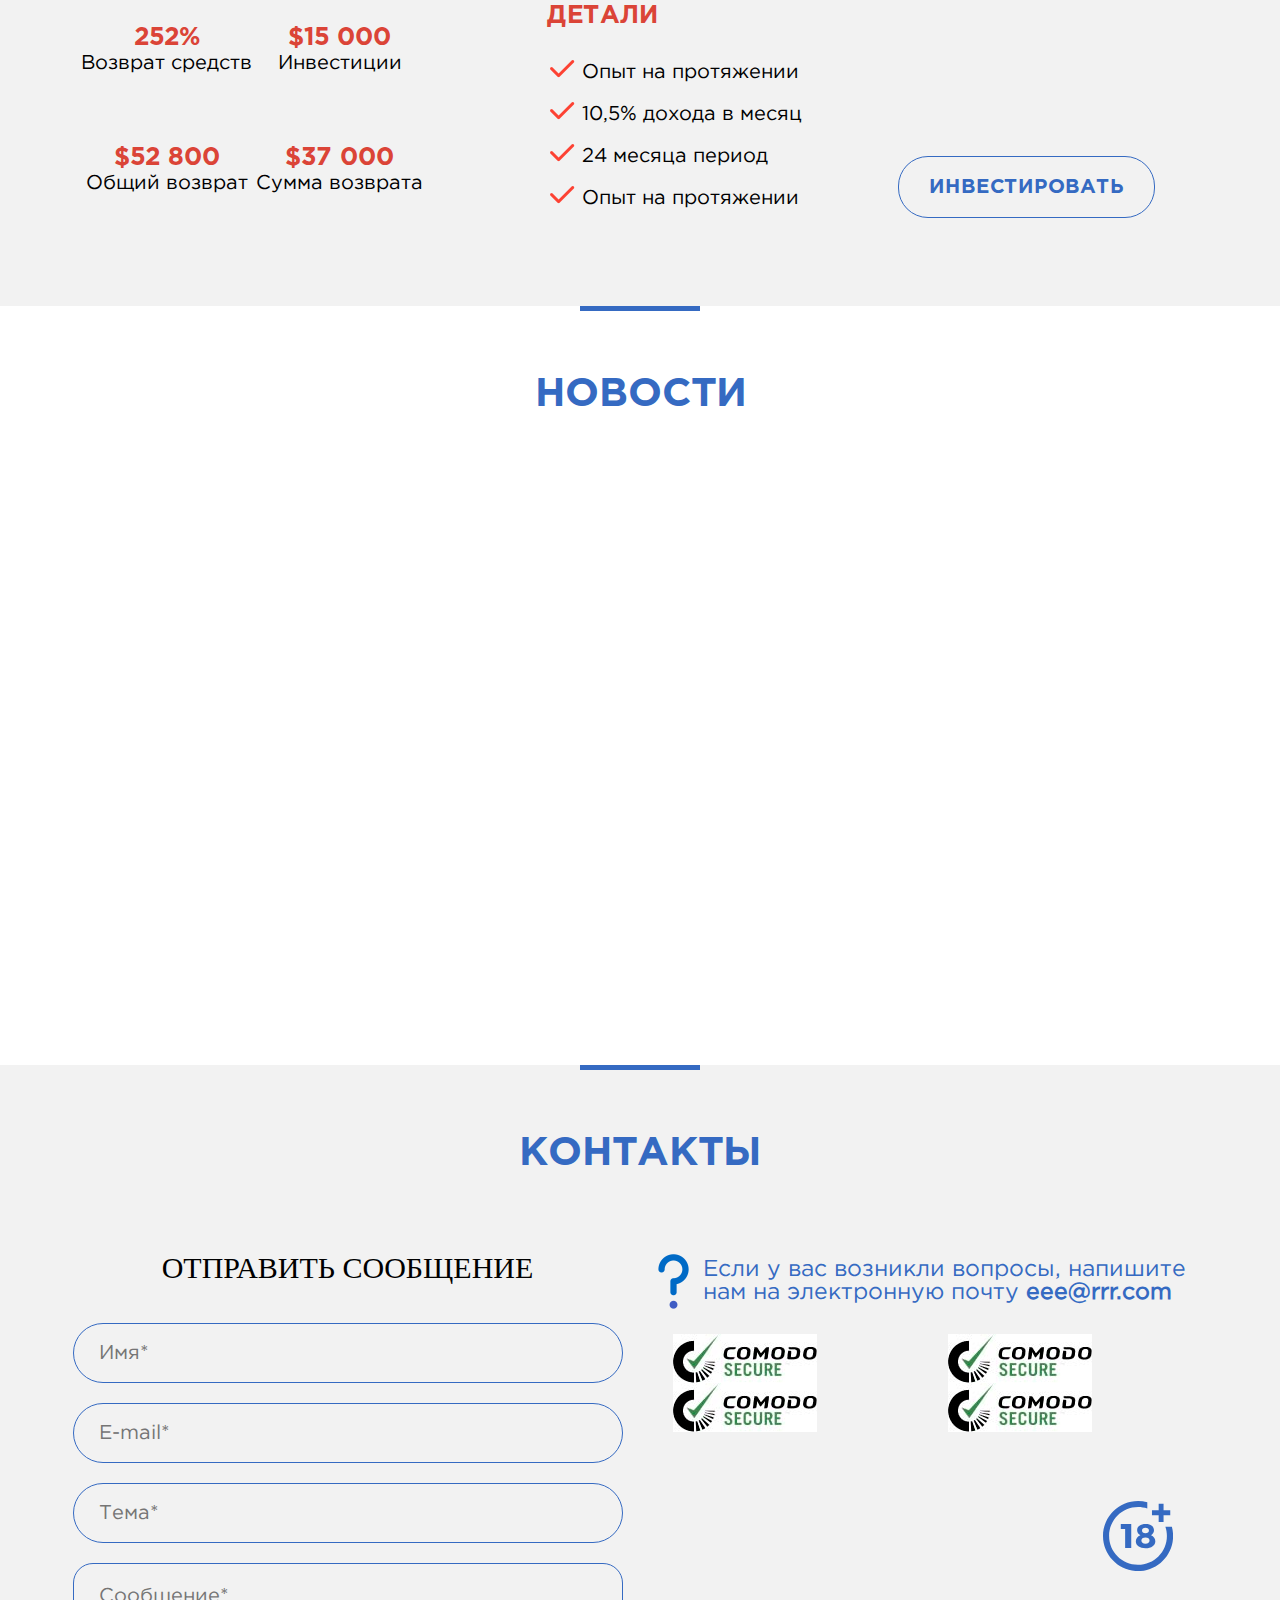
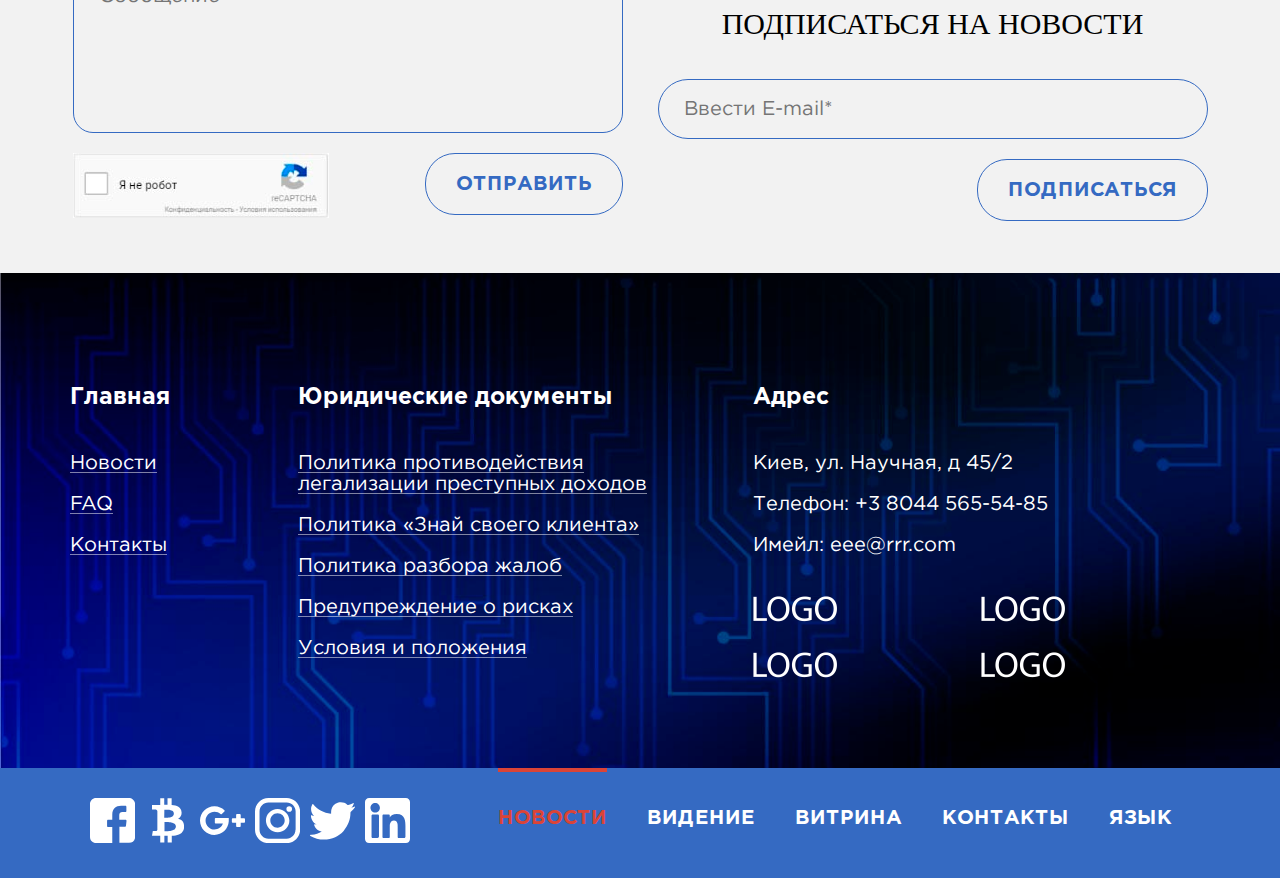
==== commit 6a9949cf: "He;per fix" ====
--- a/helper/index.html
+++ b/helper/index.html
@@ -13,23 +13,23 @@
     <link rel='shortlink' href="http://helper.vrst" />
     <base href="http://helper.vrst" /> -->
 
-    <link rel="shortcut icon" href="/favicon.ico" type="image/x-icon"/>
-
-    <link rel="stylesheet" href="/css/bootstrap/bootstrap.css" type="text/css"/>
-    <link rel="stylesheet" href="/css/bootstrap/bootstrap-theme.css" type="text/css"/>
-    <link rel="stylesheet" href="/css/bootstrap/bootstrap-theme_min320.css" type="text/css"/>
-    <link rel="stylesheet" href="/css/bootstrap/bootstrap-theme_min768.css" type="text/css"/>
-    <link rel="stylesheet" href="/css/bootstrap/bootstrap-theme_min992.css" type="text/css"/>
-    <link rel="stylesheet" href="/css/bootstrap/bootstrap-theme_min1200.css" type="text/css"/>
-    <link rel="stylesheet" href="/css/style.css" type="text/css"/>
-    <link rel="stylesheet" href="/css/animate.css" type="text/css"/>
-    <link rel="stylesheet" href="/css/owl.carousel.min.css" type="text/css"/>
-
-    <script type='text/javascript' src='/js/jquery-3.0.0.min.js'></script>
-    <script type='text/javascript' src='/js/bootstrap/bootstrap.min.js'></script>
-    <script type='text/javascript' src='/js/wow.min.js'></script>
-    <script type='text/javascript' src='/js/owl.carousel.min.js'></script>
-    <script type='text/javascript' src='/js/common.js'></script>
+    <link rel="shortcut icon" href="/helper/favicon.ico" type="image/x-icon"/>
+
+    <link rel="stylesheet" href="/helper/css/bootstrap/bootstrap.css" type="text/css"/>
+    <link rel="stylesheet" href="/helper/css/bootstrap/bootstrap-theme.css" type="text/css"/>
+    <link rel="stylesheet" href="/helper/css/bootstrap/bootstrap-theme_min320.css" type="text/css"/>
+    <link rel="stylesheet" href="/helper/css/bootstrap/bootstrap-theme_min768.css" type="text/css"/>
+    <link rel="stylesheet" href="/helper/css/bootstrap/bootstrap-theme_min992.css" type="text/css"/>
+    <link rel="stylesheet" href="/helper/css/bootstrap/bootstrap-theme_min1200.css" type="text/css"/>
+    <link rel="stylesheet" href="/helper/css/style.css" type="text/css"/>
+    <link rel="stylesheet" href="/helper/css/animate.css" type="text/css"/>
+    <link rel="stylesheet" href="/helper/css/owl.carousel.min.css" type="text/css"/>
+
+    <script type='text/javascript' src='/helper/js/jquery-3.0.0.min.js'></script>
+    <script type='text/javascript' src='/helper/js/bootstrap/bootstrap.min.js'></script>
+    <script type='text/javascript' src='/helper/js/wow.min.js'></script>
+    <script type='text/javascript' src='/helper/js/owl.carousel.min.js'></script>
+    <script type='text/javascript' src='/helper/js/common.js'></script>
 
     <script>
         new WOW().init();
@@ -65,10 +65,10 @@
 
                     <div id="navbar-collapse-1" class="header-menu collapse navbar-collapse">
                         <ul id="menu-main-ua" class="nav navbar-nav">
-                            <li class="active"><a href="/">Новости</a></li>
-                            <li><a href="/pro-nas">Видение</a></li>
-                            <li><a href="/tsili">Витрина</a></li>
-                            <li><a href="/news">Контакты</a></li>
+                            <li class="active"><a href="#">Новости</a></li>
+                            <li><a href="#">Видение</a></li>
+                            <li><a href="#">Витрина</a></li>
+                            <li><a href="#">Контакты</a></li>
                         </ul>
                     </div><!-- .header-menu -->
                 </nav>
@@ -204,7 +204,7 @@
                                 Инвестируйте вместе с Angel Crypto.</p>
 
                         </div>
-                        <div class="col-xs-12 col-sm-4 text-center"><img src="/images/upload/pamm.jpg" alt=""/></div>
+                        <div class="col-xs-12 col-sm-4 text-center"><img src="/helper/images/upload/pamm.jpg" alt=""/></div>
                         <div class="clearfix"></div>
                         <div class="col-xs-12"><a href="#" class="btn btn-red">читать далее</a></div>
                     </div>
@@ -212,28 +212,28 @@
                         <div id="slider_ico" class="owl-carousel owl-theme">
                             <div class="item ico-block shadow-block-light">
                                 <div class="live-marker">Live</div>
-                                <img src="images/upload/ico-logo.png" alt="" class="ico-logo" />
+                                <img src="/helper/images/upload/ico-logo.png" alt="" class="ico-logo" />
                                 <div class="loader-label">$10 000</div>
                                 <div class="loader"><div class="level" style="width: 15%;"></div></div>
                                 <a href="#" class="ico-link" target="_blank"></a>
                             </div>
                             <div class="item ico-block shadow-block-light">
                                 <div class="live-marker">Live</div>
-                                <img src="images/upload/ico-logo.png" alt="" class="ico-logo" />
+                                <img src="/helper/images/upload/ico-logo.png" alt="" class="ico-logo" />
                                 <div class="loader-label">$10 000</div>
                                 <div class="loader"><div class="level" style="width: 15%;"></div></div>
                                 <a href="#" class="ico-link" target="_blank"></a>
                             </div>
                             <div class="item ico-block shadow-block-light">
                                 <div class="live-marker">Live</div>
-                                <img src="images/upload/ico-logo.png" alt="" class="ico-logo" />
+                                <img src="/helper/images/upload/ico-logo.png" alt="" class="ico-logo" />
                                 <div class="loader-label">$10 000</div>
                                 <div class="loader"><div class="level" style="width: 15%;"></div></div>
                                 <a href="#" class="ico-link" target="_blank"></a>
                             </div>
                             <div class="item ico-block shadow-block-light">
                                 <div class="live-marker">Live</div>
-                                <img src="images/upload/ico-logo.png" alt="" class="ico-logo" />
+                                <img src="/helper/images/upload/ico-logo.png" alt="" class="ico-logo" />
                                 <div class="loader-label">$10 000</div>
                                 <div class="loader"><div class="level" style="width: 15%;"></div></div>
                                 <a href="#" class="ico-link" target="_blank"></a>
@@ -256,7 +256,7 @@
             <div class="container"><div class="row">
                 <div class="col-xs-12 col-lg-7">
                     <div class="graph1">
-                        <iframe data-src="graphs/graph1/index.html" width="100%" height="100%" frameborder="0"></iframe>
+                        <iframe data-src="/helper/graphs/graph1/index.html" width="100%" height="100%" frameborder="0"></iframe>
                     </div>
                 </div>
                 <div class="col-xs-12 col-lg-5">
@@ -271,7 +271,7 @@
             <h1 class="blue">общий график блокчейн переводов</h1>
             <div class="container">
                 <div class="graph2">
-                    <iframe data-src="graphs/graph2/index.html" width="100%" height="100%" frameborder="0"></iframe>
+                    <iframe data-src="/helper/graphs/graph2/index.html" width="100%" height="100%" frameborder="0"></iframe>
                 </div>
             </div>
         </div>
@@ -356,7 +356,7 @@
             <div class="container"><div class="row">
                 <div class="col-xs-12 col-sm-4 wow slideInUp" data-wow-delay="0s">
                     <div class="one-news">
-                        <a href="#"><img src="/images/upload/news-1.jpg" alt=""/></a>
+                        <a href="#"><img src="/helper/images/upload/news-1.jpg" alt=""/></a>
                         <a href="#" class="title">АУДИТ ПРОЕКТОВ</a>
                         <p>Кабинет пользователя, где можно следить за инвестициями и доходом. Кабинет пользователя, где можно следить за доходом.</p>
                         <div class="date">Сентябрь 2018 года</div>
@@ -364,7 +364,7 @@
                 </div>
                 <div class="col-xs-12 col-sm-4 wow slideInUp" data-wow-delay="0s">
                     <div class="one-news">
-                        <a href="#"><img src="/images/upload/news-2.jpg" alt=""/></a>
+                        <a href="#"><img src="/helper/images/upload/news-2.jpg" alt=""/></a>
                         <a href="#" class="title">АУДИТ ПРОЕКТОВ</a>
                         <p>Кабинет пользователя, где можно следить за инвестициями и доходом. Кабинет пользователя, где можно следить за доходом.</p>
                         <div class="date">Сентябрь 2018 года</div>
@@ -372,7 +372,7 @@
                 </div>
                 <div class="col-xs-12 col-sm-4 wow slideInUp" data-wow-delay="0s">
                     <div class="one-news">
-                        <a href="#"><img src="/images/upload/news-3.jpg" alt=""/></a>
+                        <a href="#"><img src="/helper/images/upload/news-3.jpg" alt=""/></a>
                         <a href="#" class="title">АУДИТ ПРОЕКТОВ</a>
                         <p>Кабинет пользователя, где можно следить за инвестициями и доходом. Кабинет пользователя, где можно следить за доходом.</p>
                         <div class="date">Сентябрь 2018 года</div>
@@ -408,7 +408,7 @@
                                 <div class="error-msg message-error shadow-block"></div>
                             </li>
                             <li>
-                                <div class="recaptcha"><img src="images/upload/recaptcha.jpg" alt=""/></div>
+                                <div class="recaptcha"><img src="/helper/images/upload/recaptcha.jpg" alt=""/></div>
                             </li>
                             <li>
                                 <input type="submit" name="submit" value="отправить" class="btn btn-blue"/>
@@ -420,10 +420,10 @@
                     <div class="contact-message">Если у вас возникли вопросы, напишите<br>
                         нам на электронную почту <strong>eee&#64;rrr.com</strong></div>
                     <div class="secure-logo">
-                        <div class="col-xs-6"><img src="images/upload/secure-logo.jpg" alt=""/></div>
-                        <div class="col-xs-6"><img src="images/upload/secure-logo.jpg" alt=""/></div>
-                        <div class="col-xs-6"><img src="images/upload/secure-logo.jpg" alt=""/></div>
-                        <div class="col-xs-6"><img src="images/upload/secure-logo.jpg" alt=""/></div>
+                        <div class="col-xs-6"><img src="/helper/images/upload/secure-logo.jpg" alt=""/></div>
+                        <div class="col-xs-6"><img src="/helper/images/upload/secure-logo.jpg" alt=""/></div>
+                        <div class="col-xs-6"><img src="/helper/images/upload/secure-logo.jpg" alt=""/></div>
+                        <div class="col-xs-6"><img src="/helper/images/upload/secure-logo.jpg" alt=""/></div>
                     </div>
                     <div class="eighteen-plus"></div>
                     <form action="#" method="post" class="contact-form subscribe">
@@ -481,10 +481,10 @@
                         </div>
                         <div class="col-xs-12 col-sm-6 col-md-12">
                             <ul class="logo-list">
-                                <li><a href="#"><img src="images/upload/footer-logoist.png" alt=""/></a></li>
-                                <li><a href="#"><img src="images/upload/footer-logoist.png" alt=""/></a></li>
-                                <li><a href="#"><img src="images/upload/footer-logoist.png" alt=""/></a></li>
-                                <li><a href="#"><img src="images/upload/footer-logoist.png" alt=""/></a></li>
+                                <li><a href="#"><img src="/helper/images/upload/footer-logoist.png" alt=""/></a></li>
+                                <li><a href="#"><img src="/helper/images/upload/footer-logoist.png" alt=""/></a></li>
+                                <li><a href="#"><img src="/helper/images/upload/footer-logoist.png" alt=""/></a></li>
+                                <li><a href="#"><img src="/helper/images/upload/footer-logoist.png" alt=""/></a></li>
                             </ul>
                         </div>
                     </div></div>
--- a/helper/css/style.css
+++ b/helper/css/style.css
@@ -0,0 +1,234 @@
+.alignnone { margin: 5px 20px 20px 0; }
+.aligncenter, div.aligncenter { display:block; margin: 5px auto 5px auto; }
+.aligncenter { display: block; margin: 5px auto 5px auto; }
+a img.alignright { float:right; margin: 5px 0 20px 20px; }
+a img.alignnone { margin: 5px 20px 20px 0; }
+a img.alignleft { float:left; margin: 5px 20px 20px 0; }
+a img.aligncenter { display: block; margin-left: auto; margin-right: auto }
+.wp-caption { background: #fff; border: 1px solid #f0f0f0; max-width: 96%; padding: 5px 3px 10px; text-align: center; }
+.wp-caption.alignnone { margin: 5px 20px 20px 0; }
+.wp-caption.alignleft { margin: 5px 20px 20px 0; }
+.wp-caption.alignright { margin: 5px 0 20px 20px; }
+.wp-caption img { border: 0 none; height: auto; margin:0; max-width: 98.5%; padding:0; width: auto; }
+.wp-caption p.wp-caption-text { font-size:11px; line-height:17px; margin:0; padding:0 4px 5px; }
+
+/* font-family: "Gotham Pro"; */
+@font-face {
+    font-family: "GothamPro";
+    src: url("../fonts/GothamPro.eot");
+    src: url("../fonts/GothamPro.eot?#iefix")format("embedded-opentype"),
+    url("../fonts/GothamPro.woff") format("woff"),
+    url("../fonts/GothamPro.ttf") format("truetype");
+    font-style: normal;
+    font-weight: normal;
+}
+
+/* font-family: "Gotham Pro Bold"; */
+@font-face {
+    font-family: "GothamProBold";
+    src: url("../fonts/GothamProBold.eot");
+    src: url("../fonts/GothamProBold.eot?#iefix")format("embedded-opentype"),
+    url("../fonts/GothamProBold.woff") format("woff"),
+    url("../fonts/GothamProBold.ttf") format("truetype");
+    font-style: normal;
+    font-weight: normal;
+}
+
+body { width: 100%; background: #fff; font-family: "GothamPro"; font-size: 14px; color: #000; }
+h1 { font-family: 'GothamProBold'; color: #000; text-align: center; text-transform: uppercase; }
+    h1.blue { color: #356ac2; }
+    h1.white { color: #fff; }
+h2 { padding: 0; font-family: 'GothamProLight'; text-align: left; text-transform: uppercase; }
+h3 { text-decoration: none; }
+p { padding: 0; font-family: 'GothamPro'; }
+a { color: #000; text-decoration: underline; }
+a:hover, a:focus { color: #000; }
+img { height: auto; max-width: 100%; vertical-align: bottom; }
+:active, :hover, :focus { outline: 0; outline-offset: 0; }
+
+.container { position: relative; }
+.block { position: relative; overflow: hidden; }
+.shadow-block { background: #fff; -webkit-box-shadow: 10px 10px 60px -10px rgba(0,0,0,0.75); -moz-box-shadow: 10px 10px 60px -10px rgba(0,0,0,0.75); box-shadow: 10px 10px 60px -10px rgba(0,0,0,0.75); }
+.shadow-block-light { background: #fff; -webkit-box-shadow: 4px 4px 20px -8px rgba(0,0,0,0.75); -moz-box-shadow: 4px 4px 20px -8px rgba(0,0,0,0.75); box-shadow: 4px 4px 20px -8px rgba(0,0,0,0.75); }
+.btn { padding: 0; font-family: 'GothamProBold'; border-width: 1px; text-align: center; text-transform: uppercase; outline: none; }
+    a.btn { text-decoration: none; }
+        .btn:hover, .btn:focus, .btn.focus { color: inherit; outline: none; }
+    .btn-white { color: #fff; border-color: #fff; }
+    .btn-blue,
+    .btn-blue:hover, .btn-blue:focus, .btn-blue.focus { color: #356ac2; border-color: #356ac2; }
+    .btn-red,
+    .btn-red:hover { color: #db4437; border-color: #db4437; }
+
+/* HEADER */
+.header { background-color: #356ac2; width: 100%; height: 130px; }
+    .header .logo { position: absolute; background: transparent url("/images/header/top_logo.svg") center center no-repeat; width: 91px; height: 75px; }
+    .header .lang-swich { position: absolute; padding: 0; margin: 0; list-style: none; }
+        .header .lang-swich a { font-family: 'GothamProBold'; line-height: 40px; color: #fff; text-transform: uppercase; text-decoration: none; }
+        .header .lang-swich .caret { background: transparent url("../images/header/top_lang.svg") 0 center no-repeat; border: none; width: 26px; height: 14px; margin: 13px 0 0 17px; vertical-align: top; display: block; float: right; }
+        .header .lang-swich .dropdown-menu { background: #356ac2; z-index: 1100; }
+
+/* FLY-DUSH-WRAP */
+.fly-dash-wrap { position: absolute; top: 0; left: 0; width: 100%; height: 5px; }
+    .fly-dash-wrap .fly-dash { background: #356ac2; width: 120px; height: 5px; margin: 0 auto; }
+
+/* Block 1 */
+.block-1 { background-color: transparent; background-position: top center; background-repeat: no-repeat; background-size: cover; }
+    .block-1 .container { height: 100%; }
+    .block-1 h1 { padding: 0; font-family: 'GothamProBold'; color: #fff; text-transform: uppercase; }
+    .block-1 p { font-family: 'GothamPro'; color: #fff; }
+    .block-1 .btn-big { position: absolute; }
+    .block-1 .combo-btn { position: absolute; background-color: rgba(255, 255, 255, 0.5); display: table; }
+        .block-1 .combo-btn a { display: table-cell; width: 50%; height: 100%; padding: 0 20px; color: #fff; text-decoration: none; vertical-align: middle; white-space: pre-wrap; }
+            .block-1 .combo-btn a.sign-in { color: #db4437; }
+            .block-1 .combo-btn a.open-acc { text-align: left; }
+    .block-1 .social { position: absolute; padding: 0; display: table; }
+
+/* Block 2 */
+.block-2 .advantages { background-color: transparent; background-repeat: no-repeat; font-family: 'GothamPro'; }
+    .block-2 div[class^='col']:nth-child(1) .advantages { background-image: url("../images/bg_block2_1.svg"); }
+    .block-2 div[class^='col']:nth-child(2) .advantages { background-image: url("../images/bg_block2_2.svg"); }
+    .block-2 div[class^='col']:nth-child(3) .advantages { background-image: url("../images/bg_block2_3.svg"); }
+
+/* Block 3 */
+.block-3 { background-color: #f2f2f2; }
+    .block-3 ul { padding: 0; margin: 0; list-style: none; }
+        .block-3 li div { background-color: #fff; background-position: 30px center; background-repeat: no-repeat; width: 100%; display: table; }
+        .block-3 li p { height: 100%; margin: 0; display: table-cell; vertical-align: middle; }
+            .block-3 li:nth-child(1) div { background-image: url("../images/bg_block3_1.svg"); }
+            .block-3 li:nth-child(2) div { background-image: url("../images/bg_block3_2.svg"); }
+            .block-3 li:nth-child(3) div { background-image: url("../images/bg_block3_3.svg"); }
+            .block-3 li:nth-child(4) div { background-image: url("../images/bg_block3_4.svg"); }
+            .block-3 li:nth-child(5) div { background-image: url("../images/bg_block3_5.svg"); }
+            .block-3 li:nth-child(6) div { background-image: url("../images/bg_block3_6.svg"); }
+
+/* Block 4 */
+.block-4 ul { padding: 0; margin: 0; list-style: none; }
+    .block-4 ul li { background-color: transparent; background-position: top center; background-repeat: no-repeat; }
+        .block-4 ul li .title { font-family: 'GothamProBold'; color: #356ac2; text-align: center; }
+        .block-4 ul li p { text-align: center; }
+            .block-4 li:nth-child(1) { background-image: url("../images/bg_block4_1.svg"); }
+            .block-4 li:nth-child(2) { background-image: url("../images/bg_block4_2.svg"); }
+            .block-4 li:nth-child(3) { background-image: url("../images/bg_block4_3.svg"); }
+
+/* Block 5 */
+.block-5 { background: transparent url("../images/bg_block_5.png") top center no-repeat; background-size: cover; }
+    .block-5 .nav-tabs { background-color: #fff; border-bottom: 5px solid #db4437; }
+        .block-5 .nav-tabs > li { background: #fff; margin: 0; padding: 0; }
+            .block-5 .nav-tabs > li > a { width: 100%; padding: 0; font-family: 'GothamProBold'; color: #356ac2; text-align: center; text-transform: uppercase; text-decoration: none; border: none; border-radius: 0; }
+            .block-5 .nav-tabs > li.active > a,
+            .block-5 .nav-tabs > li.active > a:hover,
+            .block-5 .nav-tabs > li.active > a:focus { background: #356ac2; color: #fff; border: none; }
+    .block-5 .tab-content { background: #fff; overflow: hidden; }
+        .block-5 .tab-content .btn { display: table; }
+    .block-5 #slider_ico { width: 100%; }
+    .block-5 .ico-block { position: relative; overflow: hidden; margin: 20px; padding: 20px 25px 7px 25px; }
+        .block-5 .ico-block .live-marker { position: absolute; bottom: 0; left: 0; background: linear-gradient(-135deg, transparent 50%, #4284f3 0); width: 50px; height: 50px; padding: 30px 0 0 5px; font-size: 10px; color: #fff; line-height: 20px; }
+        .block-5 .ico-block .ico-logo { width: auto; display: block; margin: 0 auto; }
+        .block-5 .ico-block .loader-label { margin-top: 18px; font-family: 'GothamProBold'; font-size: 15px; line-height: 34px; }
+        .block-5 .ico-block .loader { border: 1px solid #9ab4e0; width: 100%; height: 5px; overflow: hidden; }
+            .block-5 .ico-block .loader .level { background-color: #356ac2; float: left; height: 5px; margin-top: -1px; }
+        .block-5 .ico-block .ico-link { background: transparent url("../images/icon_ico_link.svg") center no-repeat; background-size: cover; width: 32px; height: 31px; margin-top: 15px; display: block; float: right; }
+        .block-5 .owl-carousel .owl-nav { position: absolute; top: 50%; left: 0; width: 100%; margin-top: -22px; }
+            .block-5 .owl-carousel .owl-nav button { position: absolute; top: 0; width: 24px; height: 45px; }
+                .block-5 .owl-carousel .owl-nav button span { display: none; }
+            .block-5 .owl-carousel .owl-nav button.owl-prev { background: transparent url("../images/slider_arrow.png") left center no-repeat; left: -25px; }
+            .block-5 .owl-carousel .owl-nav button.owl-next { background: transparent url("../images/slider_arrow.png") right center no-repeat; right: -25px; }
+
+/* Block 6 */
+.block-6 .graph1,
+.block-6 .graph2 { position: relative; padding-bottom: 56.25%; padding-top: 30px; height: 0; overflow: hidden; }
+.block-6 iframe { position: absolute; top: 0; left: 0; width: 100%; height: 100%; }
+.block-6 .motivation { position: relative; text-transform: uppercase; }
+    .block-6 .motivation .fly-dash { position: absolute; background-color: #356ac2; bottom: 0; width: 120px; height: 5px; }
+    .block-6 .btn { display: table; }
+
+/* Block 7 */
+.block-7 { background: #f2f2f2; }
+    .block-7 .calculator .title { text-transform: uppercase; }
+    .block-7 .calculator .rb-group { position: absolute; bottom: 0; left: 0; width: 100%; }
+    .block-7 .calculator .rb-group input { display: none; }
+        .block-7 .calculator .strategy .rb-group label,
+        .block-7 .calculator .term .rb-group label { position: relative; background-color: transparent; background-repeat: no-repeat; margin: 0; height: 100%; text-align: center; text-transform: uppercase; cursor: pointer; }
+        .block-7 .calculator .strategy .rb-group label:last-of-type,
+        .block-7 .calculator .term .rb-group label:last-of-type { float: right; }
+            .block-7 .calculator .term .rb-group label span { position: absolute; left: 0; display: block; width: 100%; color: #356ac2; text-align: center; }
+            .block-7 .calculator .strategy .rb-group input:checked + label,
+            .block-7 .calculator .term .rb-group input:checked + label { background-color: #356ac2; color: #fff; }
+                .block-7 .calculator .term .rb-group input:checked + label span { color: #fff; }
+            .block-7 .calculator .strategy .rb-group label:nth-of-type(1) { background-image: url("../images/bg_list_strategy_1.svg"); }
+                .block-7 .calculator .strategy .rb-group input:checked + label:nth-of-type(1) { background-image: url("../images/bg_list_strategy_1h.svg"); }
+            .block-7 .calculator .strategy .rb-group label:nth-of-type(2) { background-image: url("../images/bg_list_strategy_2.svg"); }
+                .block-7 .calculator .strategy .rb-group input:checked + label:nth-of-type(2) { background-image: url("../images/bg_list_strategy_2h.svg"); }
+            .block-7 .calculator .strategy .rb-group label:nth-of-type(3) { background-image: url("../images/bg_list_strategy_3.svg"); }
+                .block-7 .calculator .strategy .rb-group input:checked + label:nth-of-type(3) { background-image: url("../images/bg_list_strategy_3h.svg"); }
+            .block-7 .calculator .term .rb-group label { background-image: url("../images/bg_list_term.svg"); }
+                .block-7 .calculator .term .rb-group input:checked + label { background-image: url("../images/bg_list_term_h.svg"); }
+        .block-7 .calculator .package .rb-group label { margin: 0; height: 100%; width: 20%; text-align: center; text-transform: uppercase; cursor: pointer; float: left; }
+            .block-7 .calculator .package .rb-group label span { display: block; font-family: 'GothamProBold'; color: #356ac2; }
+            .block-7 .calculator .package .rb-group input:checked + label { background-color: #356ac2; color: #fff; }
+                .block-7 .calculator .package .rb-group input:checked + label span { color: #fff; }
+    .block-7 .calculator .calc-result { padding: 0; list-style: none; }
+        .block-7 .calculator .calc-result li { display: table-cell; float: left; width: 50%; text-align: center; vertical-align: middle; }
+            .block-7 .calculator .calc-result li span { display: block; font-family: 'GothamProBold'; color: #db4437; }
+    .block-7 .calculator .title-result { font-family: 'GothamProBold'; color: #db4437; }
+    .block-7 .calculator .details { padding: 0 0 0 35px; list-style: none; list-style-image: url("../images/list_type_details.png"); }
+
+/* Block 8 */
+.block-8 .one-news { margin: 0 auto; }
+    .block-8 .one-news img { width: 100%; vertical-align: bottom; }
+    .block-8 .one-news .title { display: block; font-family: 'GothamProBold'; text-transform: uppercase; text-decoration: none; }
+    .block-8 .one-news .date { color: #757575; }
+
+/* Block 9 */
+.block-9 { background: #f2f2f2; }
+    .block-9 .contact-form h2 { text-transform: uppercase; text-align: center; }
+    .block-9 .contact-form { margin: 0 auto; text-align: center; }
+        .block-9 .contact-form ul { margin: 0; padding: 0; list-style: none; }
+            .block-9 .contact-form ul li { position: relative; margin: 0 0 20px 0; }
+        .block-9 .contact-form input[type='text'],
+        .block-9 .contact-form input[type='email'],
+        .block-9 .contact-form textarea { background: transparent; width: 100%; display: block; border: 1px solid #356ac2; color: #757575; resize: none; }
+        .block-9 .contact-form .btn { background: transparent; outline: none; }
+        .block-9 .contact-form .error-msg { position: absolute; left: 0; z-index: 100; background-color: #fff; width: 100%; display: none; }
+            .block-9 .contact-form .error-msg:before { content: ''; position: absolute; left: 35px; top: -15px; z-index: 100; border: 8px solid transparent; border-bottom: 8px solid #fff; }
+        .block-9 .contact-form .error-fld { border: 1px solid red !important; color: red !important; }
+            .block-9 .contact-form .error-fld::-webkit-input-placeholder { color: red !important; }
+            .block-9 .contact-form .error-fld::-moz-placeholder { color: red !important; }
+            .block-9 .contact-form .error-fld:-ms-input-placeholder { color: red !important; }
+            .block-9 .contact-form .error-fld:-moz-placeholder { color: red !important; }
+        .block-9 .secure-logo { overflow: hidden; }
+        .block-9 .contact-message { background-color: transparent; background-image: url("../images/bg_contact-message.png"); background-repeat: no-repeat; color: #356ac2; }
+    .block-9 .eighteen-plus { background-color: transparent; background-image: url("../images/eighteen_plus.svg"); background-repeat: no-repeat; position: absolute; left: 50%; }
+/* CONTENT */
+.page-content { background: #fff; }
+
+/* FOOTER */
+.footer { background: #356ac2; }
+    .footer .top-line { overflow: hidden; background: #356ac2 url("../images/bg_footer.jpg") top center no-repeat; background-size: cover; }
+    .footer .bottom-line { overflow: hidden; }
+    .footer .title { font-family: 'GothamProBold'; color: #fff; }
+    .footer ul { margin: 0; padding: 0; list-style: none; }
+        .footer ul li,
+        .footer ul li a { color: #fff; }
+        .footer ul.menu-list li a { text-decoration: none; border-bottom: 1px solid rgba(255, 255, 255, 0.5); }
+    .footer .logo-list li { width: 50%; float: left; }
+    .footer .menu { display: table; }
+        .footer .menu li { float: left; }
+            .footer .menu li a { position: relative; display: block; font-family: 'GothamProBold'; color: #fff; text-transform: uppercase; text-decoration: none; }
+            .footer .menu li a:hover,
+            .footer .menu li.active a { color: #db4437; }
+            .footer .menu li a:hover:after,
+            .footer .menu li.active a:after { content: ''; position: absolute; left: 0; width: 100%; }
+    .footer .social { display: table; }
+
+/* SOCIAL */
+.social { overflow: hidden; margin: 0 auto; list-style: none; }
+    .social li { float: left; margin: 0 5px; }
+        .social li a { background-color: transparent; background-position: center center; background-repeat: no-repeat; background-size: contain; display: block; }
+            .social li a.soc-bc { background-image: url("../images/soc/soc_bc.svg"); }
+            .social li a.soc-gp { background-image: url("../images/soc/soc_gp.svg"); }
+            .social li a.soc-in { background-image: url("../images/soc/soc_in.svg"); }
+            .social li a.soc-fb { background-image: url("../images/soc/soc_fb.svg"); }
+            .social li a.soc-tw { background-image: url("../images/soc/soc_tw.svg"); }
+            .social li a.soc-22 { background-image: url("../images/soc/smm_2.svg"); }
+            .social li a.soc-ln { background-image: url("../images/soc/soc_ln.svg"); }